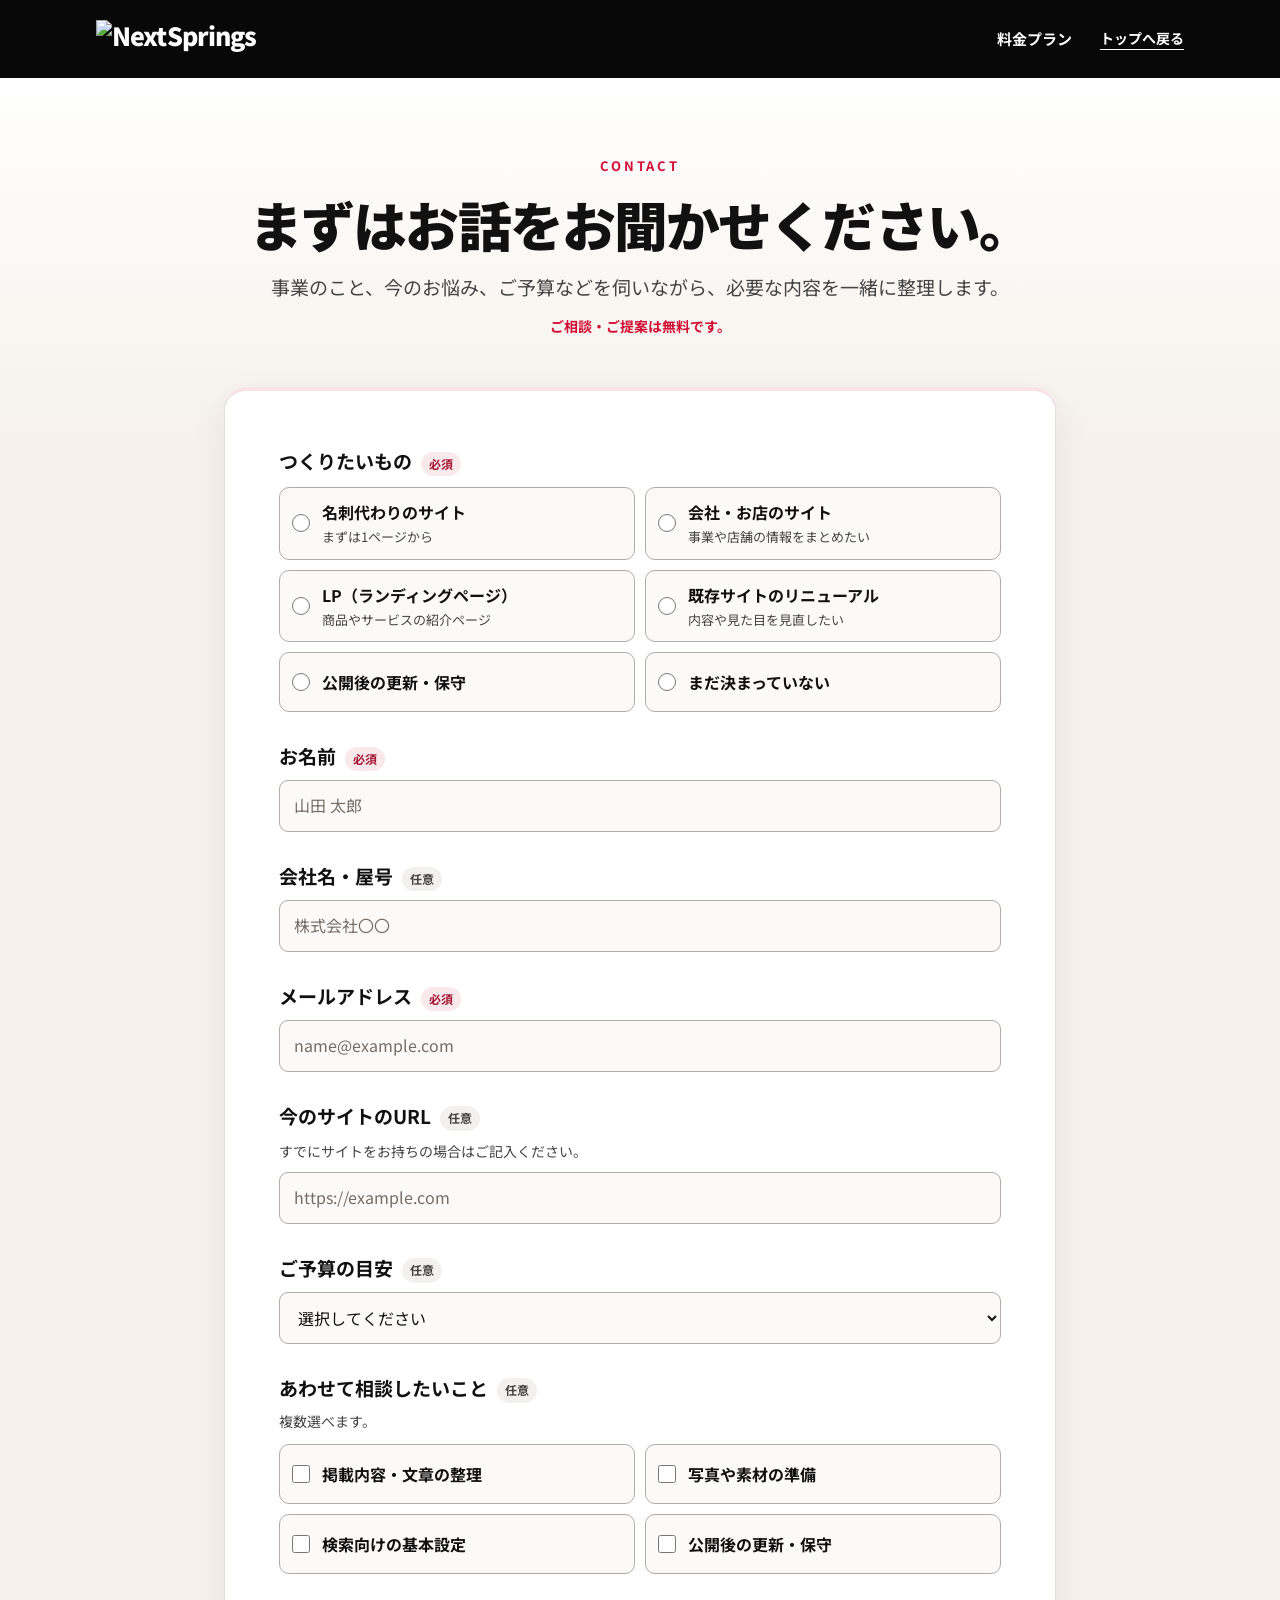
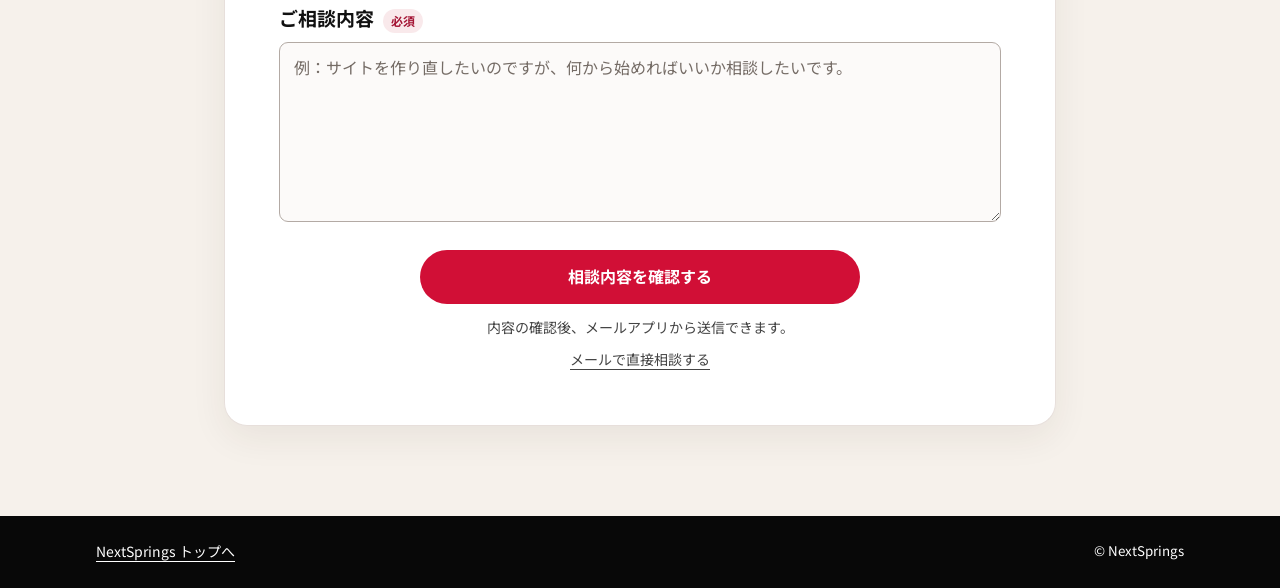
==== contact.html @ c1b56e24 "Add files via upload" ====
<!doctype html>
<html lang="ja">
  <head>
    <meta charset="utf-8">
    <meta name="viewport" content="width=device-width, initial-scale=1">
    <meta name="theme-color" content="#080808">
    <meta name="description" content="NextSpringsのWebサイト制作・リニューアル・保守に関するご相談窓口です。">
    <meta name="robots" content="max-image-preview:large">
    <title>お問い合わせ・ご相談｜NextSprings</title>
    <link rel="icon" type="image/png" href="./assets/favicon.png" sizes="96x96">
    <link rel="preconnect" href="https://fonts.googleapis.com">
    <link rel="preconnect" href="https://fonts.gstatic.com" crossorigin>
    <link
      href="https://fonts.googleapis.com/css2?family=Noto+Sans+JP:wght@400;500;700;900&amp;display=swap"
      rel="stylesheet"
    >
    <link rel="stylesheet" href="./styles.css">
    <link rel="stylesheet" href="./contact.css">
    <link rel="stylesheet" href="./motion.css">
    <script src="./contact.js" defer></script>
  </head>
  <body class="contact-page">
    <a class="skip" href="#main">本文へ移動</a>

    <header class="site-header">
      <div class="wrap header-inner">
        <a class="brand" href="./index.html#top" aria-label="NextSprings トップへ">
          <img
            src="./assets/nextsprings-logo-f1.png"
            alt="NextSprings"
            width="185"
            height="38"
          >
        </a>
        <nav aria-label="メインナビゲーション">
          <a class="nav-link" href="./index.html#pricing">料金プラン</a>
          <a class="inquiry-home" href="./index.html#top">トップへ戻る</a>
        </nav>
      </div>
    </header>

    <main id="main" class="inquiry-main">
      <div class="wrap">
        <div class="inquiry-intro">
          <span class="eyebrow red" lang="en">CONTACT</span>
          <h1><span>まずはお話を</span><wbr><span>お聞かせください。</span></h1>
          <p>事業のこと、今のお悩み、ご予算などを伺いながら、必要な内容を一緒に整理します。</p>
          <p class="inquiry-free">ご相談・ご提案は無料です。</p>
        </div>

        <form id="inquiry-form" class="inquiry-form" method="post" aria-label="制作のご相談フォーム">
          <!-- お問い合わせの種類 -->
          <fieldset class="inquiry-group">
            <legend>つくりたいもの <span class="inquiry-badge required">必須</span></legend>
            <div class="inquiry-options">
              <label class="inquiry-option">
                <input type="radio" name="project" value="名刺代わりのサイト" required>
                <span>名刺代わりのサイト<small>まずは1ページから</small></span>
              </label>
              <label class="inquiry-option">
                <input type="radio" name="project" value="会社・お店のサイト">
                <span>会社・お店のサイト<small>事業や店舗の情報をまとめたい</small></span>
              </label>
              <label class="inquiry-option">
                <input type="radio" name="project" value="LP（ランディングページ）">
                <span>LP（ランディングページ）<small>商品やサービスの紹介ページ</small></span>
              </label>
              <label class="inquiry-option">
                <input type="radio" name="project" value="既存サイトのリニューアル">
                <span>既存サイトのリニューアル<small>内容や見た目を見直したい</small></span>
              </label>
              <label class="inquiry-option">
                <input type="radio" name="project" value="公開後の更新・保守">
                <span>公開後の更新・保守</span>
              </label>
              <label class="inquiry-option">
                <input type="radio" name="project" value="まだ決まっていない">
                <span>まだ決まっていない</span>
              </label>
            </div>
          </fieldset>

          <!-- 連絡先とご予算 -->
          <div class="inquiry-field">
            <label for="inquiry-name">お名前 <span class="inquiry-badge required">必須</span></label>
            <input
              id="inquiry-name"
              name="customerName"
              type="text"
              autocomplete="name"
              maxlength="100"
              placeholder="山田 太郎"
              required
            >
          </div>

          <div class="inquiry-field">
            <label for="inquiry-company">会社名・屋号 <span class="inquiry-badge">任意</span></label>
            <input
              id="inquiry-company"
              name="company"
              type="text"
              autocomplete="organization"
              maxlength="120"
              placeholder="株式会社〇〇"
            >
          </div>

          <div class="inquiry-field">
            <label for="inquiry-reply">メールアドレス <span class="inquiry-badge required">必須</span></label>
            <input
              id="inquiry-reply"
              name="email"
              type="email"
              autocomplete="email"
              maxlength="254"
              placeholder="name@example.com"
              required
            >
          </div>

          <div class="inquiry-field">
            <label for="inquiry-site">今のサイトのURL <span class="inquiry-badge">任意</span></label>
            <p id="inquiry-site-help" class="inquiry-help">すでにサイトをお持ちの場合はご記入ください。</p>
            <input
              id="inquiry-site"
              name="currentSite"
              type="url"
              autocomplete="url"
              maxlength="500"
              placeholder="https://example.com"
              aria-describedby="inquiry-site-help"
            >
          </div>

          <div class="inquiry-field">
            <label for="inquiry-budget">ご予算の目安 <span class="inquiry-badge">任意</span></label>
            <select id="inquiry-budget" name="budget">
              <option value="">選択してください</option>
              <option>3万円〜5万円未満</option>
              <option>5万円〜10万円未満</option>
              <option>10万円以上</option>
              <option>相談して決めたい</option>
            </select>
          </div>

          <!-- 追加のご相談・本文 -->
          <fieldset class="inquiry-group" aria-describedby="inquiry-topics-help">
            <legend>あわせて相談したいこと <span class="inquiry-badge">任意</span></legend>
            <p id="inquiry-topics-help" class="inquiry-help">複数選べます。</p>
            <div class="inquiry-options">
              <label class="inquiry-option">
                <input type="checkbox" name="topics" value="掲載内容・文章の整理">
                <span>掲載内容・文章の整理</span>
              </label>
              <label class="inquiry-option">
                <input type="checkbox" name="topics" value="写真や素材の準備">
                <span>写真や素材の準備</span>
              </label>
              <label class="inquiry-option">
                <input type="checkbox" name="topics" value="検索向けの基本設定">
                <span>検索向けの基本設定</span>
              </label>
              <label class="inquiry-option">
                <input type="checkbox" name="topics" value="公開後の更新・保守">
                <span>公開後の更新・保守</span>
              </label>
            </div>
          </fieldset>

          <div class="inquiry-field">
            <label for="inquiry-message">ご相談内容 <span class="inquiry-badge required">必須</span></label>
            <textarea
              id="inquiry-message"
              name="message"
              rows="6"
              maxlength="1500"
              placeholder="例：サイトを作り直したいのですが、何から始めればいいか相談したいです。"
              required
            ></textarea>
          </div>

          <div class="inquiry-submit">
            <button class="button primary inquiry-primary" type="submit" disabled>相談内容を確認する</button>
            <p>内容の確認後、メールアプリから送信できます。</p>
            <!-- 受信用メールアドレスを変更するときは、このリンクの href を編集する。 -->
            <p><a id="inquiry-email" href="mailto:ue070924@gmail.com">メールで直接相談する</a></p>
          </div>
        </form>
      </div>
    </main>

    <dialog class="inquiry-review" id="inquiry-review" aria-labelledby="inquiry-review-heading">
      <h2 id="inquiry-review-heading" tabindex="-1">ご相談内容の確認</h2>
      <p id="inquiry-review-help">内容を確認して、メールアプリで送信してください。</p>
      <label class="sr-only" for="inquiry-review-message">メール本文</label>
      <textarea id="inquiry-review-message" rows="9" readonly></textarea>
      <div class="inquiry-review-actions">
        <a id="inquiry-send" class="button primary inquiry-primary">メールアプリを開く</a>
        <button class="button secondary" type="button" id="inquiry-copy">本文をコピー</button>
        <form method="dialog">
          <button class="button secondary" type="submit">編集に戻る</button>
        </form>
      </div>
      <p class="inquiry-review-status" id="inquiry-review-status" role="status"></p>
    </dialog>

    <footer class="inquiry-footer">
      <div class="wrap">
        <a href="./index.html#top">NextSprings トップへ</a>
        <small>© NextSprings</small>
      </div>
    </footer>
  </body>
</html>
---- styles.css ----
/* 共通の配色・書体・左右余白 */
:root {
  color-scheme: light;
  --ink: #111;
  --body: #444;
  --black: #080808;
  --red: #d10f36;
  --pink: #f8e4e7;
  --gray: #f3f1ef;
  --light: #f7f5f2;
  --line: #e7dfdb;
  --paper: #f6f1eb;
  --rose: #f9e9eb;
  --yellow: #f8ce53;
  --mint: #dcebe4;
  --gutter: clamp(24px, 7.5vw, 108px);
  font-family: "Noto Sans JP", "Hiragino Kaku Gothic ProN", "Yu Gothic", sans-serif;
  color: var(--ink);
  background: #fff;
  font-synthesis: none;
}

/* 基本スタイルとアクセシビリティ */
*,
*::before,
*::after {
  box-sizing: border-box;
}

body {
  margin: 0;
  line-height: 1.7;
}

p,
h1,
h2,
h3,
h4,
dl,
dd,
figure,
ul,
ol {
  margin: 0;
}

img {
  display: block;
  max-width: 100%;
}

a {
  color: inherit;
  text-decoration: none;
}

button {
  font: inherit;
}

[hidden] {
  display: none !important;
}

:focus-visible {
  outline: 3px solid #1b59b4;
  outline-offset: 4px;
}

[id] {
  scroll-margin-top: 16px;
}

.sr-only,
.skip:not(:focus) {
  position: absolute;
  width: 1px;
  height: 1px;
  padding: 0;
  overflow: hidden;
  clip-path: inset(50%);
  white-space: nowrap;
}

.skip:focus {
  position: fixed;
  z-index: 2;
  inset: 8px auto auto 8px;
  background: white;
  padding: 10px 16px;
}

/* 共通レイアウトと見出し */
.wrap {
  max-width: calc(1224px + var(--gutter) * 2);
  margin-inline: auto;
  padding-inline: var(--gutter);
}

.section {
  padding-block: 85px;
}

.center {
  text-align: center;
}

.gray {
  background: var(--gray);
}

.light {
  background: var(--light);
}

.mobile-label {
  display: none;
}

h2 {
  font-size: clamp(29px, 3.1vw, 44px);
  font-weight: 900;
  line-height: 1.38;
  letter-spacing: -.025em;
  text-wrap: balance;
}

h3 {
  font-weight: 700;
  line-height: 1.55;
}

.note {
  font-size: 12px;
  margin-top: 22px;
}

main p {
  color: var(--body);
}

/* ヘッダー・ナビゲーション */
.site-header {
  background: var(--black);
  color: #fff;
}

.header-inner {
  min-height: 78px;
  display: flex;
  align-items: center;
  justify-content: space-between;
  gap: 16px;
}

.brand {
  display: inline-flex;
  gap: 8px;
  align-items: center;
  font-weight: 900;
  font-size: 25px;
  line-height: 1.2;
  white-space: nowrap;
  letter-spacing: -.035em;
}

.brand img {
  flex: 0 0 auto;
  width: 185px;
  height: auto;
}

.site-header nav {
  display: flex;
  gap: 28px;
  align-items: center;
}

.nav-link {
  font-size: 15px;
  font-weight: 700;
}

.nav-link:hover {
  text-decoration: underline;
  text-underline-offset: 5px;
}

/* 共通ボタン */
.button {
  min-height: 54px;
  padding: 13px 23px;
  display: inline-flex;
  align-items: center;
  justify-content: center;
  gap: 12px;
  border-radius: 6px;
  border: 1px solid transparent;
  font-size: 14px;
  font-weight: 700;
  line-height: 1.55;
  text-align: center;
}

.button img {
  flex: 0 0 auto;
}

.button.primary {
  background: var(--red);
  color: white;
}

.button.primary:hover {
  background: #ad0d2d;
}

.button.secondary {
  background: white;
  color: var(--ink);
  border-color: var(--line);
}

.button.secondary[href]:hover {
  background: var(--gray);
}

/* トップ画面 */
.hero {
  padding: 52px 0 56px;
}

.hero-wrap {
  max-width: 1440px;
  margin-inline: auto;
  padding-inline: clamp(24px, 4.45vw, 64px);
  display: grid;
  grid-template-columns: minmax(0, 633fr) minmax(0, 612fr);
  align-items: center;
  gap: clamp(22px, 4.65vw, 67px);
}

.hero-copy {
  min-width: 0;
  display: grid;
  gap: 21px;
}

.hero h1 {
  font-size: clamp(35px, 3.48vw, 50px);
  line-height: 1.35;
  font-weight: 900;
  letter-spacing: -.032em;
  display: grid;
  justify-items: start;
  gap: 5px;
}

.hero h1 span {
  white-space: nowrap;
}

.hero h1 span:nth-child(2) {
  font-size: 1.1em;
}

.hero h1 span:last-child {
  font-size: clamp(28px, 3.15vw, 48px);
  white-space: normal;
  word-break: keep-all;
}

.hero h1 span:nth-child(odd) {
  padding-inline: 5px;
  background: linear-gradient(285deg, rgb(248 228 231 / 70%), var(--pink));
}

.hero-copy > p {
  max-width: 544px;
  font-size: 18px;
  line-height: 1.72;
}

.hero-facts {
  display: grid;
  grid-template-columns: 1.15fr 1fr .85fr;
  max-width: 608px;
}

.hero-facts dt {
  font-size: 15px;
  font-weight: 700;
}

.hero-facts dd {
  display: flex;
  align-items: baseline;
  gap: 3px;
  white-space: nowrap;
}

.hero-facts strong {
  color: var(--red);
  font-size: clamp(22px, 2.4vw, 34px);
  font-weight: 700;
  line-height: 1.35;
}

.hero-facts dd span {
  font-size: 14px;
  font-weight: 700;
}

.actions {
  display: flex;
  flex-wrap: wrap;
  gap: 14px;
}

/* トップ画面の写真 */
.gallery-grid {
  display: grid;
  grid-template-columns: minmax(0, 329fr) minmax(0, 275fr);
  gap: 8px;
}

.gallery-stack {
  display: grid;
  gap: 8px;
}

.gallery-photo {
  position: relative;
  overflow: hidden;
  border-radius: 5px;
}

.gallery-photo img {
  position: absolute;
  inset: 0;
  width: 100%;
  height: 100%;
  object-fit: cover;
}

.gallery-main .gallery-photo:first-child {
  aspect-ratio: 329 / 270;
}

.gallery-main .gallery-photo:last-child {
  aspect-ratio: 329 / 150;
}

.gallery-side .gallery-photo:first-child {
  aspect-ratio: 275 / 164;
}

.gallery-side .gallery-photo:nth-child(2) {
  aspect-ratio: 275 / 154;
}

.gallery-side p {
  min-height: 74px;
  display: flex;
  align-items: center;
  padding: 10px 11px;
  border-radius: 5px;
  background: var(--gray);
  color: var(--ink);
  font-size: clamp(12px, 1.2vw, 17px);
  font-weight: 700;
  line-height: 1.6;
}

.hero-gallery figcaption {
  margin-top: 7px;
  font-size: 12px;
  color: var(--body);
}

/* ホームページ制作のご相談 */
.statement {
  padding-block: 20px 56px;
  background: linear-gradient(180deg, white 0 20%, var(--paper) 20%);
}

.statement .wrap {
  --gutter: clamp(18px, 4.5vw, 64px);
}

.statement-card {
  display: grid;
  grid-template-columns: minmax(140px, 1fr) minmax(0, 3.25fr) minmax(18px, .68fr);
  border: 1px solid var(--line);
  border-top: 4px solid var(--pink);
  border-radius: 30px;
  background: white;
  box-shadow: 0 10px 32px rgb(80 40 30 / .07);
}

.statement-copy {
  grid-area: 1 / 2;
  padding-block: clamp(30px, 4vw, 52px) clamp(32px, 4vw, 52px);
  text-align: center;
}

.statement-question,
.statement-answer {
  display: block;
  text-wrap: balance;
}

.statement-question {
  color: var(--red);
  font-size: clamp(17px, 1.9vw, 26px);
}

.statement-answer {
  margin-top: 3px;
  font-size: clamp(32px, 4vw, 54px);
  text-decoration: underline;
  text-decoration-color: var(--yellow);
  text-decoration-skip-ink: none;
  text-decoration-thickness: .17em;
  text-underline-offset: .07em;
}

.statement-description {
  max-width: 35em;
  margin: 23px auto 0;
  font-size: clamp(16px, 1.5vw, 19px);
  line-height: 1.85;
  text-wrap: pretty;
}

.statement-description > span {
  display: block;
  text-wrap: balance;
}

.statement-hint {
  width: fit-content;
  position: relative;
  margin: 20px auto 10px;
  padding: 6px 16px;
  border-radius: 99px;
  background: var(--rose);
  color: var(--red);
  font-size: 14px;
  font-weight: 700;
}

.statement-hint::after {
  content: "";
  position: absolute;
  top: 100%;
  left: calc(50% - 7px);
  border: 7px solid transparent;
  border-top-color: var(--rose);
}

.statement-button {
  position: relative;
  display: flex;
  width: min(100%, 410px);
  min-height: 58px;
  margin-inline: auto;
  padding-inline: 55px;
  border-radius: 99px;
  box-shadow: 0 4px 14px rgb(209 15 54 / .15);
  font-size: clamp(16px, 1.5vw, 21px);
  font-weight: 900;
}

.statement-button-label {
  text-wrap: balance;
}

.statement-button-icon {
  position: absolute;
  right: 14px;
  display: grid;
  width: 36px;
  height: 36px;
  place-items: center;
  border-radius: 50%;
  background: rgb(255 255 255 / .2);
}

.statement-pricing {
  display: inline-block;
  margin-top: 20px;
  color: var(--body);
  font-weight: 700;
  text-decoration: underline;
  text-underline-offset: 5px;
}

.statement-pricing:hover {
  color: var(--red);
}

.statement-art {
  position: relative;
  grid-area: 1 / 1;
  align-self: end;
}

.statement-portrait {
  width: 100%;
  height: auto;
  max-width: 244px;
  margin-inline: auto;
}

.statement-bubble {
  position: absolute;
  z-index: 1;
  top: -41px;
  left: -12px;
  display: grid;
  width: clamp(75px, 7.6vw, 102px);
  aspect-ratio: 1;
  place-content: center;
  border: 4px solid white;
  border-radius: 50%;
  background: #fbe6a8;
  color: var(--ink);
  font-size: clamp(13px, 1.35vw, 17px);
  font-weight: 900;
  line-height: 1.35;
  text-align: center;
  transform: rotate(-8deg);
}

.statement-bubble::after {
  content: "";
  position: absolute;
  bottom: 0;
  right: 0;
  width: 19px;
  height: 19px;
  background: inherit;
  clip-path: polygon(0 0, 62% 4%, 100% 100%);
}

/* 初めての制作・サイト見直しのお悩み */
.concerns-section {
  background: white;
}

.concerns-context {
  margin-bottom: 7px;
  font-size: clamp(16px, 1.6vw, 20px);
  font-weight: 700;
}

#concerns-heading {
  font-size: clamp(27px, 4vw, 57px);
}

#concerns-heading > span {
  white-space: nowrap;
}

#concerns-heading strong {
  color: var(--red);
}

.concerns {
  margin-top: 55px;
  display: grid;
  grid-template-columns: repeat(2, minmax(0, 1fr));
  gap: clamp(20px, 3vw, 38px);
}

.concern-card {
  position: relative;
  border-radius: 24px;
  background: var(--paper);
  padding: 44px clamp(16px, 2.6vw, 36px) 25px;
}

.concern-label {
  position: absolute;
  top: 0;
  left: 50%;
  width: max-content;
  max-width: calc(100% - 22px);
  padding: 8px 16px;
  transform: translate(-50%, -50%);
  border-radius: 99px;
  background: var(--red);
  color: white;
  font-size: clamp(13px, 1.18vw, 17px);
  text-align: center;
}

.concern-intro {
  min-height: 82px;
  display: grid;
  grid-template-columns: auto minmax(0, 1fr);
  align-items: center;
  gap: 16px;
}

.concern-intro img {
  width: clamp(60px, 6.7vw, 94px);
  height: auto;
  border: 5px solid white;
  border-radius: 50%;
  background: white;
}

.concern-intro p {
  color: var(--ink);
  font-size: clamp(16px, 1.6vw, 21px);
  font-weight: 700;
  text-wrap: balance;
}

.concern-card ul {
  display: grid;
  gap: 9px;
  margin-top: 17px;
  padding: 17px 0 0;
  border-top: 2px dashed #dfc0bb;
  list-style: none;
}

.concern-card li {
  position: relative;
  min-height: 52px;
  display: grid;
  grid-template-columns: 18px minmax(0, 1fr);
  align-items: center;
  gap: 10px;
  padding: 10px 14px;
  border-radius: 10px;
  background: white;
  color: var(--body);
  font-size: 16px;
  font-weight: 500;
}

.concern-card li::before {
  content: "";
  width: 18px;
  height: 18px;
  border-radius: 50%;
  background: var(--red);
}

.concern-card li::after {
  content: "";
  position: absolute;
  top: 50%;
  left: 19px;
  width: 8px;
  height: 5px;
  border: solid white;
  border-width: 0 0 2px 2px;
  transform: translateY(-65%) rotate(-45deg);
}

.concern-card li strong {
  color: var(--red);
  font-weight: 700;
}

.concern-card li > span {
  text-wrap: balance;
}

/* 共通の2カラムレイアウト */
.split {
  display: grid;
  grid-template-columns: minmax(0, 1fr) minmax(0, 1.85fr);
  gap: clamp(28px, 6vw, 92px);
}

.split > div > p {
  margin-top: 10px;
  font-size: 16px;
}

/* サービス内容 */
.services {
  background: var(--light);
}

.services-content {
  display: grid;
  grid-template-columns: minmax(0, 1.28fr) minmax(0, 1fr);
  align-items: center;
  gap: clamp(32px, 5vw, 76px);
}

.services-feature {
  border-radius: 10px;
  overflow: hidden;
  background: var(--black);
  color: white;
  box-shadow: 10px 10px 0 var(--pink);
}

.services-feature img {
  width: 100%;
  height: auto;
  aspect-ratio: 16 / 10;
  object-fit: cover;
}

.services-feature figcaption {
  display: flex;
  flex-wrap: wrap;
  align-items: baseline;
  gap: 2px 13px;
  padding: 11px clamp(13px, 2vw, 23px) 12px;
  font-size: 12px;
  font-weight: 500;
}

.services-feature figcaption [lang="en"] {
  letter-spacing: .08em;
}

.service-list {
  display: grid;
  gap: 18px;
}

.service-list > div + div {
  padding-top: 18px;
  border-top: 1px solid var(--line);
}

.service-list dt {
  padding-left: 12px;
  border-left: 3px solid var(--red);
  font-size: clamp(20px, 2vw, 26px);
  font-weight: 700;
  line-height: 1.4;
}

.service-list dd {
  margin-top: 7px;
  color: var(--body);
  font-size: 16px;
  line-height: 1.8;
}

/* セクション見出し */
.section-intro {
  display: grid;
  gap: 9px;
  margin-bottom: 32px;
}

.section-intro p {
  font-size: 16px;
}

.eyebrow {
  font-size: 13px;
  font-weight: 700;
  letter-spacing: .23em;
}

.eyebrow.red {
  color: var(--red);
}

.underline {
  position: relative;
  isolation: isolate;
  display: inline-block;
  padding-inline: 12px;
}

.underline::after {
  content: "";
  position: absolute;
  inset: auto 0 .09em;
  height: .23em;
  border-radius: 12px;
  background: var(--yellow);
  z-index: -1;
}

/* 制作事例のカルーセル */
.work-track {
  display: flex;
  gap: 22px;
  overflow-x: auto;
  scroll-snap-type: x mandatory;
  overscroll-behavior-x: contain;
  scrollbar-width: thin;
  align-items: stretch;
}

.carousel[data-enhanced] .work-track {
  scrollbar-width: none;
}

.carousel[data-enhanced] .work-track::-webkit-scrollbar {
  display: none;
}

.project {
  flex: 0 0 calc((100% - 44px) / 3);
  min-width: 0;
  scroll-snap-align: start;
  border: 1px solid var(--line);
  border-radius: 12px;
  overflow: hidden;
}

.project-cover {
  aspect-ratio: 393 / 207;
  display: grid;
  position: relative;
  isolation: isolate;
  color: #fff;
  background: #241b15;
}

.project-cover > img {
  position: absolute;
  inset: 0;
  width: 100%;
  height: 100%;
  max-width: none;
  object-fit: cover;
  z-index: -2;
}

.project-cover::after {
  content: "";
  position: absolute;
  inset: 0;
  background: linear-gradient(90deg, rgb(49 38 32 / .84), rgb(49 38 32 / .04));
  z-index: -1;
}

.project-cover > div {
  padding: 13px 15px;
}

.project-cover span {
  font-size: 13px;
  font-weight: 700;
}

.project-cover p {
  margin-top: clamp(20px, 3.1vw, 47px);
  color: white;
  font-size: clamp(19px, 2vw, 25px);
  line-height: 1.42;
  font-weight: 900;
}

.project-copy {
  padding: 16px 18px;
  min-height: 181px;
}

.tag {
  display: inline-block;
  background: var(--pink);
  color: var(--ink);
  padding: 4px 9px;
  border-radius: 20px;
  font-size: 12px;
  font-weight: 700;
}

.project h3 {
  margin: 6px 0;
  font-size: 24px;
}

.project p {
  font-size: 15px;
}

.project-cover p {
  font-size: clamp(19px, 2vw, 25px);
}

.project small {
  display: block;
  margin-top: 7px;
  font-size: 12px;
  font-weight: 700;
  color: var(--body);
}

.project-link {
  display: inline-flex;
  align-items: center;
  min-height: 44px;
  margin-top: 3px;
  color: var(--red);
  font-size: 14px;
  font-weight: 700;
  text-decoration: underline;
  text-underline-offset: 4px;
}

.project-link:hover {
  color: var(--ink);
}

.carousel-controls {
  display: flex;
  justify-content: center;
  align-items: center;
  gap: 15px;
  margin-top: 16px;
}

.carousel-controls button {
  cursor: pointer;
  display: grid;
  place-items: center;
}

.round {
  color: var(--ink);
  width: 45px;
  height: 45px;
  background: var(--gray);
  border-radius: 50%;
  border: 1px solid var(--line);
  font-size: 24px;
  line-height: 1;
}

.round:hover {
  background: #ddd;
}

.dots {
  display: flex;
  align-items: center;
  gap: 3px;
}

.dots button {
  border: 0;
  background: transparent;
  width: 20px;
  height: 36px;
  padding: 0;
}

.dots img {
  grid-area: 1 / 1;
}

.dots button[aria-current="true"]::after {
  content: "";
  grid-area: 1 / 1;
  width: 7px;
  height: 7px;
  border-radius: 50%;
  background: var(--red);
  z-index: 1;
}

.dots button[data-slide="0"]:not([aria-current="true"]) img {
  filter: grayscale(1);
  opacity: .3;
}

/* 制作料金・保守料金 */
.price-lead {
  display: flex;
  align-items: center;
  justify-content: space-between;
  gap: 20px;
  padding-bottom: 26px;
  border-bottom: 1px solid var(--line);
  margin-bottom: 24px;
}

.price-lead h3 {
  font-size: 23px;
}

.amount {
  display: flex;
  align-items: baseline;
  gap: 5px;
}

.amount strong {
  color: var(--ink);
  font-size: clamp(54px, 5.42vw, 78px);
  line-height: 1.2;
  letter-spacing: -.03em;
}

.amount span {
  color: var(--ink);
  font-weight: 700;
  font-size: 22px;
}

.included-title {
  font-size: 25px;
  margin-bottom: 12px;
}

.included {
  display: grid;
  grid-template-columns: repeat(3, minmax(0, 1fr));
  gap: 14px 15px;
}

.included article {
  min-height: 115px;
  padding: 14px 12px;
  background: white;
  border-radius: 5px;
}

.included article::before {
  content: "";
  display: block;
  background: var(--yellow);
  width: 23px;
  height: 4px;
  margin-bottom: 6px;
}

.included h4 {
  font-size: 20px;
  line-height: 1.4;
}

.included p {
  margin-top: 3px;
  font-size: 16px;
}

.maintenance {
  display: grid;
  grid-template-columns: minmax(230px, 1fr) 2fr;
  align-items: center;
  gap: 28px;
  padding: 17px 18px;
  background: white;
  margin-top: 26px;
}

.maintenance .amount strong {
  font-size: 38px;
}

.maintenance .amount span {
  font-size: 19px;
}

/* 他社との比較 */
#comparison-heading span {
  white-space: nowrap;
}

.compare {
  border-collapse: collapse;
  width: 100%;
  table-layout: fixed;
  text-align: left;
  font-size: 14px;
}

.compare .item-col {
  width: 15%;
}

.compare th,
.compare td {
  padding: 17px 14px;
  border-bottom: 1px solid var(--line);
}

.compare thead th {
  height: 65px;
  background: var(--gray);
}

.compare th[scope="row"] {
  background: var(--gray);
}

.compare thead th:last-child {
  background: var(--black);
  color: white;
}

.compare td:last-child {
  background: var(--mint);
  font-weight: 700;
}

.compare td > span {
  display: none;
}

.compare-summary {
  margin-top: 28px;
  padding: clamp(18px, 3vw, 32px);
  border-radius: 10px;
  background: var(--light);
  text-align: center;
}

.compare-summary h3 {
  font-size: clamp(20px, 2.2vw, 29px);
  text-wrap: balance;
}

.compare-summary p {
  max-width: 46em;
  margin: 8px auto 0;
  text-wrap: pretty;
}

/* 制作の流れ */
.process-intro {
  position: relative;
  display: grid;
  justify-items: center;
  gap: 12px;
  margin-bottom: clamp(34px, 5.6vw, 82px);
  padding-inline: clamp(84px, 10vw, 150px);
  text-align: center;
}

.process-eyebrow {
  display: inline-flex;
  align-items: center;
  gap: 13px;
  color: var(--red);
  font-size: 14px;
  font-weight: 800;
  letter-spacing: .26em;
}

.process-eyebrow::before,
.process-eyebrow::after {
  content: "";
  width: 22px;
  height: 2px;
  background: currentColor;
}

.process-intro h2 {
  color: var(--body);
  font-size: clamp(18px, 2vw, 23px);
  font-weight: 700;
  letter-spacing: .035em;
}

.process-lead {
  color: var(--ink);
  font-size: clamp(32px, 4.1vw, 58px);
  font-weight: 900;
  line-height: 1.4;
  letter-spacing: -.035em;
}

.process-lead > span {
  display: block;
  text-wrap: balance;
}

.process-lead strong {
  color: var(--red);
}

.section-character {
  width: clamp(96px, 12vw, 154px);
  height: auto;
  flex: 0 0 auto;
  background: radial-gradient(circle, var(--rose) 0 64%, transparent 65%);
}

.process-character {
  position: absolute;
  bottom: 0;
  right: 0;
  width: clamp(78px, 9vw, 126px);
}

.steps {
  --step-icon-size: clamp(80px, 8.5vw, 112px);
  --step-meta-height: 35px;
  --step-spacing: 11px;
  --step-gap: clamp(12px, 1.45vw, 22px);
  list-style: none;
  padding: 0;
  display: grid;
  grid-template-columns: repeat(6, minmax(0, 1fr));
  gap: var(--step-gap);
}

.steps > li {
  position: relative;
  display: grid;
  grid-template-rows: var(--step-meta-height) var(--step-icon-size) auto auto;
  align-content: start;
  justify-items: center;
  gap: var(--step-spacing);
  text-align: center;
}

.steps > li:not(:last-child)::after {
  content: "";
  position: absolute;
  top: calc(var(--step-meta-height) + var(--step-spacing) + var(--step-icon-size) * .5);
  left: calc(50% + var(--step-icon-size) * .5 + 5px);
  width: calc(100% + var(--step-gap) - var(--step-icon-size) - 10px);
  border-top: 3px dotted var(--red);
}

.step-meta {
  display: flex;
  align-items: center;
  gap: 9px;
}

.step-number {
  display: inline-flex;
  align-items: baseline;
  gap: 5px;
  color: var(--red);
  font-size: 12px;
  font-weight: 800;
  line-height: 1;
  letter-spacing: .14em;
}

.step-number b {
  font-size: 30px;
  letter-spacing: 0;
}

.step-free {
  padding: 3px 9px;
  border-radius: 99px;
  background: var(--yellow);
  color: var(--ink);
  font-size: 13px;
  font-weight: 700;
  line-height: 1.4;
}

.step-icon {
  width: var(--step-icon-size);
  height: var(--step-icon-size);
  display: grid;
  place-items: center;
  border-radius: 50%;
  background: var(--rose);
}

.step-icon img {
  width: 57%;
  height: auto;
}

.steps h3 {
  margin-top: 5px;
  font-size: clamp(17px, 1.62vw, 23px);
  font-weight: 900;
}

.steps p {
  font-size: clamp(14px, 1.15vw, 16px);
  line-height: 1.65;
  text-wrap: balance;
}

.steps p > span {
  display: block;
}

.steps p a {
  text-decoration: underline;
  text-underline-offset: 3px;
}

.steps p a:hover {
  color: var(--red);
}

@media (max-width: 1000px) {
  .steps {
    grid-template-columns: repeat(3, minmax(0, 1fr));
    row-gap: 30px;
  }

  .steps > li:nth-child(3n)::after {
    display: none;
  }
}

@media (max-width: 640px) {
  .process-intro {
    column-gap: 0;
    margin-bottom: 27px;
    padding-inline: 0;
  }

  .process-lead {
    font-size: clamp(24px, 6vw, 32px);
  }

  .process-character {
    position: static;
    width: 75px;
  }

  .steps {
    --step-icon-size: 62px;
    --step-gap: 19px;
    grid-template-columns: minmax(0, 1fr);
    gap: var(--step-gap);
  }

  .steps > li {
    min-height: var(--step-icon-size);
    grid-template-columns: var(--step-icon-size) minmax(0, 1fr);
    grid-template-rows: repeat(3, auto);
    justify-items: start;
    gap: 4px 14px;
    text-align: left;
  }

  .steps > li:not(:last-child)::after {
    display: block;
    top: calc(var(--step-icon-size) + 5px);
    left: calc(var(--step-icon-size) * .5);
    width: 0;
    height: calc(100% + var(--step-gap) - var(--step-icon-size) - 10px);
    border: 0;
    border-left: 2px dotted var(--red);
  }

  .step-icon {
    grid-area: 1 / 1 / 4 / 2;
  }

  .step-number b {
    font-size: 22px;
  }

  .steps h3 {
    margin-top: 0;
  }

  .steps p {
    text-wrap: pretty;
  }
}

/* 代表プロフィール */
.persona {
  font-size: 15px;
  font-weight: 700;
  color: var(--ink);
}

.profile {
  padding-block: 62px;
}

.profile h3 {
  font-size: clamp(25px, 2.5vw, 36px);
}

.profile .persona {
  margin: 0 0 5px;
}

/* よくある質問 */
.faq-character {
  margin-top: 24px;
}

.faq {
  display: grid;
  gap: 7px;
}

.faq details {
  border: 1px solid var(--line);
}

.faq details[open] {
  background: var(--paper);
}

.faq summary {
  padding: 17px 13px;
  cursor: pointer;
  display: grid;
  grid-template-columns: 17px 1fr 20px;
  gap: 9px;
  align-items: center;
  font-size: 14px;
  font-weight: 700;
  list-style: none;
}

.faq summary::-webkit-details-marker {
  display: none;
}

.faq summary::before {
  content: "Q";
}

.faq summary::after {
  content: "";
  width: 20px;
  height: 20px;
  background: url("./assets/plus.svg") center no-repeat;
}

.faq details[open] summary::after {
  background-image: url("./assets/minus.svg");
}

.faq details p {
  padding: 0 14px 15px 41px;
  font-size: 14px;
}

/* 問い合わせ・フッター */
.contact {
  background: var(--black);
  color: white;
  padding-block: 86px;
}

.contact-grid {
  display: grid;
  grid-template-columns: repeat(2, minmax(0, 1fr));
  gap: 92px;
  text-align: center;
}

.contact-grid > section {
  display: grid;
  justify-items: center;
  align-content: start;
  gap: 23px;
}

.contact-grid h2 {
  font-size: clamp(26px, 2.6vw, 37px);
}

.contact-grid p {
  max-width: 526px;
  min-height: 64px;
  font-size: 17px;
  font-weight: 700;
  line-height: 1.85;
}

.contact-grid .button {
  width: min(100%, 366px);
  min-height: 58px;
}

.footer-row {
  display: flex;
  justify-content: space-between;
  align-items: center;
  border-top: 1px solid #555;
  margin-top: 44px;
  padding-top: 35px;
}

.footer-row small {
  font-size: 12px;
}

/* スマホ・タブレット向けの調整 */
@media (max-width: 850px) {
  /* 共通・ヘッダー */
  .desktop-label {
    display: none;
  }

  .mobile-label {
    display: inline;
  }

  .section {
    padding-block: 49px;
  }

  .header-inner {
    min-height: 68px;
  }

  .site-header nav {
    gap: 12px;
  }

  .site-header .nav-link {
    display: none;
  }

  .site-header .button {
    padding-inline: 14px;
    white-space: nowrap;
  }

  .brand {
    font-size: clamp(19px, 6.1vw, 25px);
  }

  .brand img {
    width: clamp(125px, 40vw, 165px);
  }

  /* トップ画面 */
  .hero {
    padding-block: 34px;
  }

  .hero-wrap {
    grid-template-columns: minmax(0, 1fr);
    gap: 23px;
  }

  .hero-copy {
    gap: 16px;
  }

  .hero h1 {
    font-size: clamp(26px, 8.7vw, 44px);
  }

  .hero h1 span:last-child {
    font-size: inherit;
  }

  .hero-copy > p {
    font-size: 16px;
    line-height: 1.7;
  }

  .hero-facts dt {
    font-size: 12px;
  }

  .hero-facts strong {
    font-size: clamp(18px, 5.64vw, 25px);
  }

  .hero-facts dd span {
    font-size: 11px;
  }

  .actions {
    gap: 7px;
  }

  .actions .button {
    padding-inline: clamp(10px, 4vw, 18px);
    gap: 7px;
  }

  .gallery-grid {
    grid-template-columns: minmax(0, 190fr) minmax(0, 144fr);
  }

  .gallery-main .gallery-photo:first-child {
    aspect-ratio: 190 / 131;
  }

  .gallery-main .gallery-photo:last-child {
    aspect-ratio: 190 / 89;
  }

  .gallery-side .gallery-photo:first-child {
    aspect-ratio: 144 / 84;
  }

  .gallery-side .gallery-photo:nth-child(2) {
    aspect-ratio: 144 / 78;
  }

  .gallery-side p {
    min-height: 50px;
    font-size: 11px;
  }

  .hero-gallery figcaption {
    font-size: 11px;
  }

  /* ホームページ制作のご相談 */
  .statement {
    padding-block: 10px 37px;
  }

  .statement-card {
    grid-template-columns: minmax(0, 1fr);
    border-radius: 23px;
  }

  .statement-copy {
    grid-area: 1 / 1;
    padding: 31px clamp(12px, 4vw, 24px) 0;
  }

  .statement-description {
    margin-top: 17px;
  }

  .statement-answer {
    font-size: clamp(34px, 9vw, 42px);
  }

  .statement-hint {
    padding-inline: 9px;
  }

  .statement-button {
    min-height: 55px;
    padding-inline: 23px 36px;
    font-size: clamp(15px, 3.9vw, 16px);
  }

  .statement-button-icon {
    right: 9px;
    width: 27px;
    height: 27px;
  }

  .statement-button-icon img {
    width: 15px;
    height: 15px;
  }

  .statement-art {
    grid-area: 2 / 1;
    justify-self: center;
    width: 132px;
    margin-top: 19px;
  }

  .statement-bubble {
    top: 8px;
    left: -48px;
    width: 74px;
  }

  /* お悩み・サービス */
  .concerns {
    grid-template-columns: minmax(0, 1fr);
    margin-top: 34px;
    gap: 40px;
  }

  .concern-card {
    padding-top: 33px;
    border-radius: 19px;
  }

  .concern-intro {
    min-height: 0;
    gap: 12px;
  }

  .concern-card li {
    font-size: 15px;
  }

  .split {
    grid-template-columns: minmax(0, 1fr);
    gap: 22px;
  }

  .services-content {
    grid-template-columns: minmax(0, 1fr);
    gap: 30px;
    max-width: 580px;
    margin-inline: auto;
  }

  .services-feature {
    box-shadow: 6px 6px 0 var(--pink);
  }

  /* 見出し・制作事例 */
  .section-intro {
    margin-bottom: 20px;
  }

  .work-track {
    gap: 0;
  }

  .project {
    flex-basis: 100%;
  }

  .project.is-clone {
    display: none;
  }

  .project h3 {
    font-size: 21px;
  }

  .project-copy {
    min-height: 160px;
  }

  .project-cover {
    aspect-ratio: 342 / 188;
  }

  .project-cover p {
    margin-top: 32px;
    font-size: 23px;
  }

  /* 制作料金・保守料金 */
  .price-lead {
    display: grid;
    justify-items: start;
    gap: 12px;
  }

  .price-lead h3 {
    font-size: 18px;
  }

  .included-title {
    font-size: 21px;
  }

  .included {
    grid-template-columns: repeat(2, minmax(0, 1fr));
    gap: 10px;
  }

  .included article {
    min-height: 132px;
    padding: 12px;
  }

  .included h4 {
    font-size: 16px;
  }

  .included p {
    font-size: 14px;
  }

  .maintenance {
    grid-template-columns: minmax(0, 1fr);
    gap: 5px;
    margin-top: 19px;
    padding: 14px 18px;
  }

  .maintenance .amount strong {
    font-size: 30px;
  }

  /* 他社との比較 */
  .compare,
  .compare tbody,
  .compare td,
  .compare th[scope="row"] {
    display: block;
  }

  .compare colgroup {
    display: none;
  }

  .compare thead {
    position: absolute;
    width: 1px;
    height: 1px;
    clip-path: inset(50%);
    overflow: hidden;
    white-space: nowrap;
  }

  .compare tbody tr {
    display: grid;
    grid-template-columns: repeat(2, minmax(0, 1fr));
    gap: 4px;
    margin-bottom: 19px;
  }

  .compare td,
  .compare th[scope="row"] {
    border-bottom: 0;
    padding: 7px 11px;
  }

  .compare th[scope="row"] {
    grid-column: 1 / -1;
    background: white;
    padding: 0 0 2px;
    font-size: 16px;
  }

  .compare td {
    background: var(--gray);
    overflow-wrap: anywhere;
  }

  .compare td > span {
    display: block;
    font-size: 12px;
    font-weight: 700;
  }

  /* 代表プロフィール */
  .profile {
    padding-block: 38px;
  }

  /* よくある質問 */
  .faq-intro {
    display: grid;
    grid-template-columns: minmax(0, 1fr) auto;
    align-items: center;
    column-gap: 14px;
  }

  .faq-intro h2 {
    grid-area: 1 / 1;
    align-self: end;
  }

  .faq-intro p {
    grid-area: 2 / 1;
    align-self: start;
  }

  .faq-character {
    grid-area: 1 / 2 / 3 / 3;
    width: 90px;
    margin: 0;
  }

  /* 問い合わせ・フッター */
  .contact {
    padding-block: 48px;
  }

  .contact-grid {
    grid-template-columns: minmax(0, 1fr);
    gap: 42px;
  }

  .contact-grid > section {
    gap: 16px;
  }

  .contact-grid p {
    min-height: 0;
    font-size: 15px;
    line-height: 1.75;
  }

  .contact-grid .button {
    width: min(100%, 306px);
  }

  .footer-row {
    margin-top: 27px;
    padding-top: 21px;
  }
}

/* 動きを減らす端末設定への対応 */
@media (prefers-reduced-motion: reduce) {
  *,
  *::before,
  *::after {
    scroll-behavior: auto !important;
    animation: none !important;
    transition: none !important;
  }
}
---- contact.css ----
/* お問い合わせページ */
.inquiry-main {
  padding-block: clamp(42px, 6vw, 84px) clamp(48px, 7vw, 96px);
  background: linear-gradient(180deg, white 0, var(--paper) 360px);
}

.inquiry-home {
  color: white;
  font-size: 14px;
  font-weight: 700;
  text-decoration: underline;
  text-underline-offset: 5px;
  white-space: nowrap;
}

.inquiry-intro {
  display: grid;
  gap: 12px;
  max-width: 880px;
  margin: 0 auto clamp(26px, 4vw, 48px);
  text-align: center;
}

.inquiry-intro h1 {
  font-size: clamp(28px, 7.7vw, 58px);
  font-weight: 900;
  line-height: 1.3;
  letter-spacing: -.035em;
  text-wrap: balance;
}

.inquiry-intro h1 span {
  display: inline-block;
}

@media (min-width: 601px) {
  .inquiry-intro h1 {
    font-size: clamp(34px, 4.2vw, 58px);
  }
}

.inquiry-intro p {
  max-width: 42em;
  margin-inline: auto;
  font-size: clamp(16px, 1.55vw, 19px);
  text-wrap: balance;
}

.inquiry-intro .inquiry-free {
  color: var(--red);
  font-size: 14px;
  font-weight: 700;
}

/* フォームの入力欄 */
.inquiry-form {
  max-width: 832px;
  display: grid;
  gap: 28px;
  margin-inline: auto;
  padding: clamp(18px, 5vw, 54px);
  border: 1px solid var(--line);
  border-top: 4px solid var(--pink);
  border-radius: 23px;
  background: white;
  box-shadow: 0 12px 36px rgb(60 39 34 / .07);
}

.inquiry-group {
  min-width: 0;
  margin: 0;
  padding: 0;
  border: 0;
}

.inquiry-field {
  min-width: 0;
  display: grid;
  gap: 8px;
}

.inquiry-field > label,
.inquiry-group legend {
  padding: 0;
  font-size: clamp(16px, 1.55vw, 19px);
  font-weight: 700;
}

.inquiry-group legend {
  margin-bottom: 10px;
}

.inquiry-badge {
  display: inline-block;
  margin-inline-start: 5px;
  padding: 2px 8px;
  border-radius: 99px;
  background: var(--gray);
  color: var(--body);
  font-size: 12px;
  font-weight: 700;
  vertical-align: middle;
}

.inquiry-badge.required {
  background: var(--rose);
  color: #a41434;
}

.inquiry-help {
  font-size: 14px;
}

.inquiry-group > .inquiry-help {
  margin: -4px 0 10px;
}

.inquiry-field input,
.inquiry-field select,
.inquiry-field textarea,
.inquiry-review textarea {
  width: 100%;
  min-width: 0;
  padding: 12px 14px;
  border: 1px solid #b3aaa4;
  border-radius: 9px;
  background: #fcfaf9;
  color: var(--ink);
  font: inherit;
  font-size: 16px;
  line-height: 1.6;
}

.inquiry-field select {
  min-height: 50px;
}

.inquiry-field textarea,
.inquiry-review textarea {
  display: block;
  resize: vertical;
}

.inquiry-field ::placeholder {
  color: #756c66;
  opacity: 1;
}

/* 選択肢のカード */
.inquiry-options {
  display: grid;
  grid-template-columns: repeat(2, minmax(0, 1fr));
  gap: 10px;
}

.inquiry-option {
  min-width: 0;
  min-height: 60px;
  display: grid;
  grid-template-columns: 20px minmax(0, 1fr);
  align-items: center;
  gap: 10px;
  padding: 12px;
  border: 1px solid #b3aaa4;
  border-radius: 10px;
  background: #fcfaf9;
  font-weight: 700;
  line-height: 1.5;
  cursor: pointer;
}

.inquiry-option:hover {
  background: var(--light);
}

.inquiry-option:has(input:checked) {
  border-color: var(--red);
  background: var(--rose);
}

.inquiry-option input {
  width: 18px;
  height: 18px;
  margin: 0;
  accent-color: var(--red);
}

.inquiry-option small {
  display: block;
  margin-top: 3px;
  color: var(--body);
  font-size: 13px;
  font-weight: 400;
}

.inquiry-submit {
  display: grid;
  justify-items: center;
  gap: 8px;
  text-align: center;
}

.inquiry-submit .inquiry-primary {
  width: min(100%, 440px);
  margin-bottom: 4px;
  border-radius: 99px;
  font-size: 16px;
  cursor: pointer;
}

.inquiry-primary:disabled {
  opacity: .55;
  cursor: default;
}

.inquiry-submit p {
  font-size: 14px;
}

.inquiry-submit p a {
  text-decoration: underline;
  text-underline-offset: 4px;
}

/* メール送信前の確認画面 */
.inquiry-review {
  width: min(620px, calc(100% - 24px));
  max-height: calc(100% - 30px);
  padding: clamp(17px, 4vw, 32px);
  border: 1px solid var(--line);
  border-radius: 17px;
  color: var(--ink);
  overscroll-behavior: contain;
}

.inquiry-review::backdrop {
  background: rgb(8 8 8 / .6);
}

.inquiry-review h2 {
  font-size: clamp(23px, 4vw, 32px);
}

.inquiry-review > p {
  margin-block: 8px 14px;
  color: var(--body);
  font-size: 14px;
}

.inquiry-review textarea {
  max-height: 42vh;
}

.inquiry-review-actions {
  display: flex;
  flex-wrap: wrap;
  gap: 8px;
  margin-top: 15px;
}

.inquiry-review-actions .button {
  padding-inline: 14px;
  cursor: pointer;
}

.inquiry-review > .inquiry-review-status {
  margin-bottom: 0;
}

.inquiry-review-status:empty {
  display: none;
}

.inquiry-footer {
  padding-block: 24px;
  background: var(--black);
  color: white;
}

.inquiry-footer .wrap {
  display: flex;
  flex-wrap: wrap;
  justify-content: space-between;
  gap: 12px;
}

.inquiry-footer a {
  font-size: 14px;
  text-decoration: underline;
  text-underline-offset: 4px;
}

@media (max-width: 600px) {
  .contact-page {
    --gutter: 18px;
  }

  .inquiry-form {
    gap: 21px;
  }

  .inquiry-options {
    grid-template-columns: minmax(0, 1fr);
    gap: 7px;
  }

  .inquiry-option {
    min-height: 51px;
  }

  .inquiry-review-actions > *,
  .inquiry-review-actions form .button {
    width: 100%;
  }
}
---- motion.css ----
/* 登場の速さや距離は、このファイルで調整できます。 */
@media screen and (prefers-reduced-motion: no-preference) {
  :root {
    --motion-ease: cubic-bezier(.2, .72, .25, 1);
    scroll-behavior: smooth;
  }

  /* スクロール時に、見出し・カード・制作の流れを順番に見せる。 */
  [data-reveal] {
    --reveal-x: 0px;
    --reveal-y: 22px;
    --reveal-scale: 1;
    --reveal-angle: 0deg;
    --reveal-duration: 620ms;
    --reveal-ease: var(--motion-ease);
    --reveal-wait: var(--reveal-delay, 0ms);
    transition:
      opacity 440ms ease-out var(--reveal-wait),
      transform var(--reveal-duration) var(--reveal-ease) var(--reveal-wait);
  }

  [data-reveal="from-left"] {
    --reveal-x: -16px;
  }

  [data-reveal="from-right"] {
    --reveal-x: 16px;
  }

  [data-reveal="pop"] {
    --reveal-scale: .86;
    --reveal-angle: -5deg;
    --reveal-duration: 760ms;
    --reveal-ease: cubic-bezier(.22, 1.3, .42, 1);
  }

  [data-reveal="fade"] {
    --reveal-y: 0px;
  }

  [data-reveal].is-reveal-pending:not(:focus-within) {
    opacity: 0;
    transform: translate(var(--reveal-x), var(--reveal-y))
      rotate(var(--reveal-angle)) scale(var(--reveal-scale));
    transition: none;
  }

  [data-reveal]:focus-within {
    transition: none;
  }

  /* トップ画面では、コピーと写真を交互に登場させる。 */
  .hero h1 > span,
  .hero-copy > p,
  .hero-facts,
  .hero .actions,
  .gallery-side p,
  .hero-gallery figcaption,
  .inquiry-intro > *,
  .inquiry-form {
    animation: rise-in 620ms var(--motion-ease) var(--entry-delay, 0ms) both;
  }

  .hero h1 > span:nth-child(2),
  .inquiry-intro h1 {
    --entry-delay: 75ms;
  }

  .hero h1 > span:nth-child(3),
  .inquiry-intro h1 + p {
    --entry-delay: 150ms;
  }

  .hero-copy > p,
  .inquiry-free {
    --entry-delay: 220ms;
  }

  .hero-facts,
  .inquiry-form {
    --entry-delay: 270ms;
  }

  .hero .actions,
  .gallery-side p {
    --entry-delay: 340ms;
  }

  .hero-gallery figcaption {
    --entry-delay: 380ms;
  }

  .hero .actions:focus-within,
  .inquiry-form:focus-within {
    animation: none;
  }

  .gallery-photo {
    animation: photo-in 780ms var(--motion-ease) var(--photo-delay, 70ms) both;
  }

  .gallery-side .gallery-photo:first-child {
    --photo-delay: 145ms;
  }

  .gallery-main .gallery-photo:last-child {
    --photo-delay: 220ms;
  }

  .gallery-side .gallery-photo:nth-child(2) {
    --photo-delay: 295ms;
  }

  .gallery-photo img {
    transform: translateY(var(--gallery-pan, 0%)) scale(1.08);
  }

  .gallery-side .gallery-photo img {
    transform: translateY(calc(-1 * var(--gallery-pan, 0%))) scale(1.08);
  }

  /* 制作の流れは、ステップが現れた後に点線で次へつなぐ。 */
  .steps > li:not(:last-child)::after {
    transform-origin: left center;
    transition: transform 460ms var(--motion-ease) calc(var(--reveal-wait) + 150ms);
  }

  .steps > li.is-reveal-pending:not(:focus-within)::after {
    transform: scaleX(0);
    transition: none;
  }

  .faq details[open] > p {
    animation: answer-in 230ms ease-out;
  }

  .button[href] {
    transition: background-color 180ms ease-out;
  }

  .button img {
    transition: transform 220ms var(--motion-ease);
  }

  .button:focus-visible img {
    transform: translateX(3px);
  }

  @media (hover: hover) {
    .button:hover img {
      transform: translateX(3px);
    }

    .project-cover > img {
      transition: transform 560ms var(--motion-ease);
    }

    .project:hover .project-cover > img {
      transform: scale(1.055);
    }
  }

  @media (max-width: 640px) {
    [data-reveal] {
      --reveal-y: 14px;
      --reveal-wait: min(var(--reveal-delay, 0ms), 150ms);
    }

    [data-reveal="from-left"],
    [data-reveal="from-right"] {
      --reveal-x: 0px;
    }

    [data-reveal="fade"] {
      --reveal-y: 0px;
    }

    .steps > li:not(:last-child)::after {
      transform-origin: center top;
    }

    .steps > li.is-reveal-pending:not(:focus-within)::after {
      transform: scaleY(0);
    }
  }
}

@keyframes rise-in {
  from {
    opacity: 0;
    transform: translateY(15px);
  }

  to {
    opacity: 1;
    transform: none;
  }
}

@keyframes photo-in {
  from {
    opacity: 0;
    clip-path: inset(15% 0 65% 0 round 5px);
    transform: translateY(18px);
  }

  to {
    opacity: 1;
    clip-path: inset(0 round 5px);
    transform: none;
  }
}

@keyframes answer-in {
  from {
    opacity: 0;
    transform: translateY(5px);
  }

  to {
    opacity: 1;
    transform: none;
  }
}
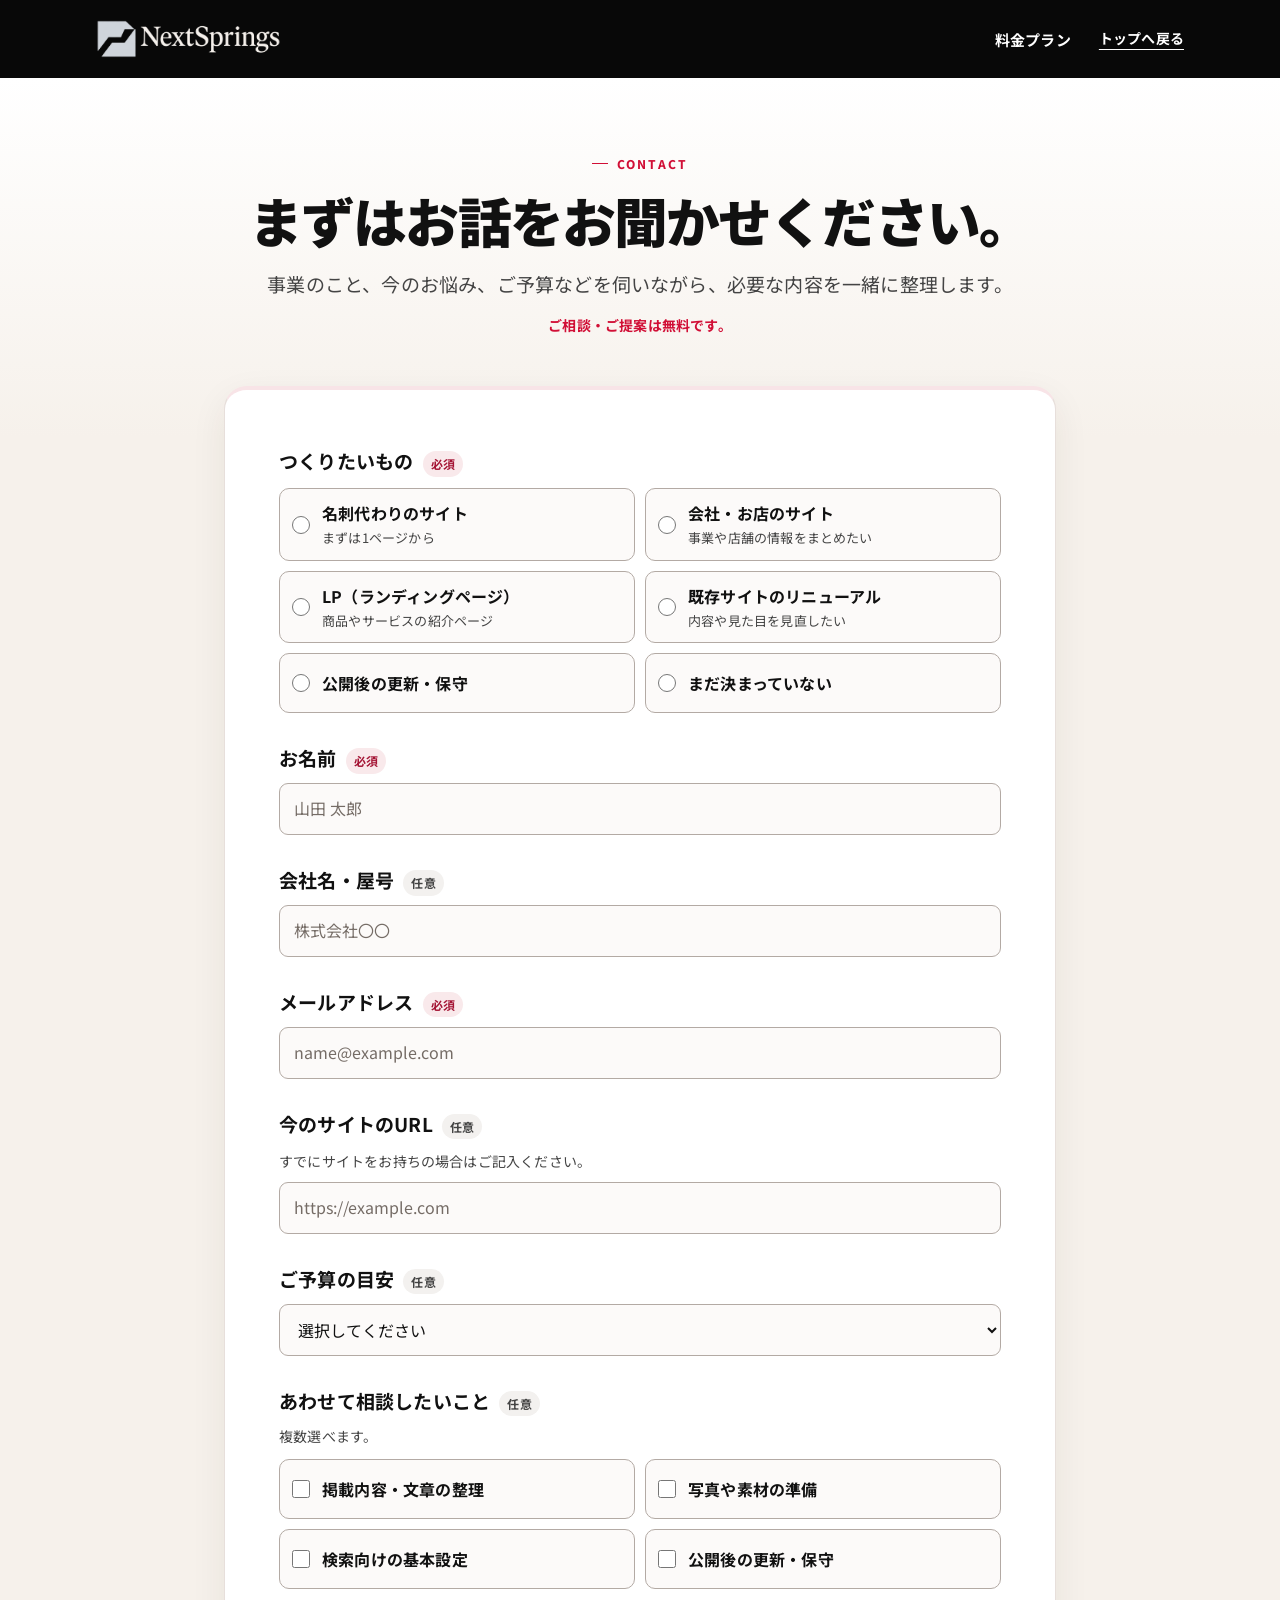
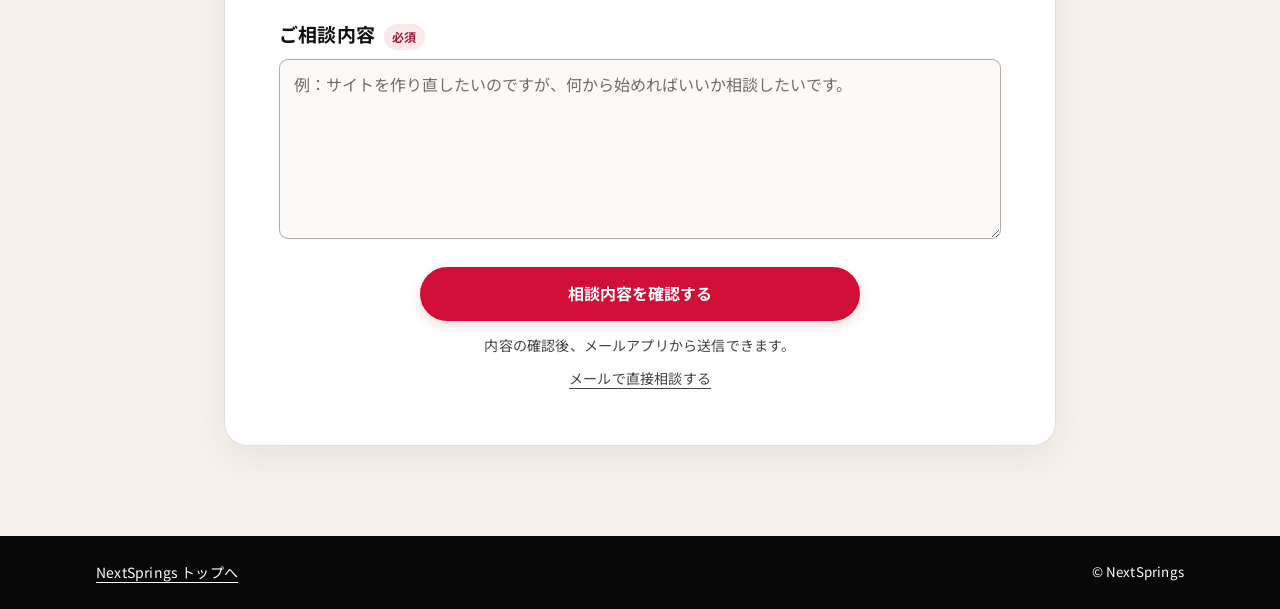
==== commit d0359aac: "Update NextSprings site design and content" ====
--- a/contact.html
+++ b/contact.html
@@ -11,20 +11,71 @@
     <link rel="preconnect" href="https://fonts.googleapis.com">
     <link rel="preconnect" href="https://fonts.gstatic.com" crossorigin>
     <link
-      href="https://fonts.googleapis.com/css2?family=Noto+Sans+JP:wght@400;500;700;900&amp;display=swap"
+      href="https://fonts.googleapis.com/css2?family=Noto+Sans+JP:wght@400;500;700;800;900&amp;display=swap"
       rel="stylesheet"
     >
-    <link rel="stylesheet" href="./styles.css">
-    <link rel="stylesheet" href="./contact.css">
-    <link rel="stylesheet" href="./motion.css">
+    <link rel="stylesheet" href="./styles.css?v=16">
+    <link rel="stylesheet" href="./contact.css?v=2">
+    <link rel="stylesheet" href="./motion.css?v=3">
     <script src="./contact.js" defer></script>
+    <link rel="canonical" href="https://ue070924-source.github.io/nextspringsdesign/contact.html">
+    <meta property="og:type" content="website">
+    <meta property="og:locale" content="ja_JP">
+    <meta property="og:site_name" content="NextSprings">
+    <meta property="og:title" content="お問い合わせ・ご相談｜NextSprings">
+    <meta property="og:description" content="NextSpringsのWebサイト制作・リニューアル・保守に関するご相談窓口です。">
+    <meta property="og:url" content="https://ue070924-source.github.io/nextspringsdesign/contact.html">
+    <meta property="og:image" content="https://ue070924-source.github.io/nextspringsdesign/assets/nextsprings-share.jpg">
+    <meta property="og:image:width" content="1200">
+    <meta property="og:image:height" content="630">
+    <meta property="og:image:alt" content="NextSprings 小さなお店・事業のホームページ制作">
+    <meta name="twitter:card" content="summary_large_image">
+    <script type="application/ld+json">
+      {
+        "@context": "https://schema.org",
+        "@graph": [
+          {
+            "@type": "BreadcrumbList",
+            "@id": "https://ue070924-source.github.io/nextspringsdesign/contact.html#breadcrumb",
+            "itemListElement": [
+              {
+                "@type": "ListItem",
+                "position": 1,
+                "name": "ホーム",
+                "item": "https://ue070924-source.github.io/nextspringsdesign/"
+              },
+              {
+                "@type": "ListItem",
+                "position": 2,
+                "name": "お問い合わせ",
+                "item": "https://ue070924-source.github.io/nextspringsdesign/contact.html"
+              }
+            ]
+          },
+          {
+            "@type": "ContactPage",
+            "@id": "https://ue070924-source.github.io/nextspringsdesign/contact.html#webpage",
+            "url": "https://ue070924-source.github.io/nextspringsdesign/contact.html",
+            "name": "お問い合わせ",
+            "description": "NextSpringsのWebサイト制作・リニューアル・保守に関するご相談窓口です。",
+            "inLanguage": "ja",
+            "isPartOf": {
+              "@id": "https://ue070924-source.github.io/nextspringsdesign/#website"
+            },
+            "breadcrumb": {
+              "@id": "https://ue070924-source.github.io/nextspringsdesign/contact.html#breadcrumb"
+            }
+          }
+        ]
+      }
+    </script>
   </head>
   <body class="contact-page">
     <a class="skip" href="#main">本文へ移動</a>
 
     <header class="site-header">
       <div class="wrap header-inner">
-        <a class="brand" href="./index.html#top" aria-label="NextSprings トップへ">
+        <a class="brand" href="./#top" aria-label="NextSprings トップへ">
           <img
             src="./assets/nextsprings-logo-f1.png"
             alt="NextSprings"
@@ -33,8 +84,8 @@
           >
         </a>
         <nav aria-label="メインナビゲーション">
-          <a class="nav-link" href="./index.html#pricing">料金プラン</a>
-          <a class="inquiry-home" href="./index.html#top">トップへ戻る</a>
+          <a class="nav-link" href="./#pricing">料金プラン</a>
+          <a class="inquiry-home" href="./#top">トップへ戻る</a>
         </nav>
       </div>
     </header>
@@ -207,7 +258,7 @@
 
     <footer class="inquiry-footer">
       <div class="wrap">
-        <a href="./index.html#top">NextSprings トップへ</a>
+        <a href="./#top">NextSprings トップへ</a>
         <small>© NextSprings</small>
       </div>
     </footer>
--- a/styles.css
+++ b/styles.css
@@ -13,6 +13,8 @@
   --rose: #f9e9eb;
   --yellow: #f8ce53;
   --mint: #dcebe4;
+  --card-radius: 15px;
+  --card-shadow: 0 6px 18px rgb(34 24 20 / .055);
   --gutter: clamp(24px, 7.5vw, 108px);
   font-family: "Noto Sans JP", "Hiragino Kaku Gothic ProN", "Yu Gothic", sans-serif;
   color: var(--ink);
@@ -29,7 +31,8 @@
 
 body {
   margin: 0;
-  line-height: 1.7;
+  line-height: 1.8;
+  letter-spacing: .012em;
 }
 
 p,
@@ -99,7 +102,7 @@
 }
 
 .section {
-  padding-block: 85px;
+  padding-block: clamp(68px, 7.25vw, 112px);
 }
 
 .center {
@@ -114,15 +117,11 @@
   background: var(--light);
 }
 
-.mobile-label {
-  display: none;
-}
-
 h2 {
-  font-size: clamp(29px, 3.1vw, 44px);
-  font-weight: 900;
-  line-height: 1.38;
-  letter-spacing: -.025em;
+  font-size: clamp(27px, 3.1vw, 44px);
+  font-weight: 800;
+  line-height: 1.36;
+  letter-spacing: -.02em;
   text-wrap: balance;
 }
 
@@ -138,6 +137,14 @@
 
 main p {
   color: var(--body);
+}
+
+/* 金額は黒の中太で表示 */
+.price-text {
+  color: var(--ink);
+  font-weight: 500;
+  font-variant-numeric: tabular-nums;
+  white-space: nowrap;
 }
 
 /* ヘッダー・ナビゲーション */
@@ -163,6 +170,7 @@
   line-height: 1.2;
   white-space: nowrap;
   letter-spacing: -.035em;
+  min-height: 44px;
 }
 
 .brand img {
@@ -178,6 +186,9 @@
 }
 
 .nav-link {
+  display: inline-flex;
+  align-items: center;
+  min-height: 44px;
   font-size: 15px;
   font-weight: 700;
 }
@@ -185,6 +196,19 @@
 .nav-link:hover {
   text-decoration: underline;
   text-underline-offset: 5px;
+}
+
+.home-header .home-nav {
+  gap: clamp(14px, 2.6vw, 34px);
+}
+
+.home-header .nav-link,
+.home-header .button {
+  white-space: nowrap;
+}
+
+.home-header .button {
+  min-height: 44px;
 }
 
 /* 共通ボタン */
@@ -195,7 +219,7 @@
   align-items: center;
   justify-content: center;
   gap: 12px;
-  border-radius: 6px;
+  border-radius: 8px;
   border: 1px solid transparent;
   font-size: 14px;
   font-weight: 700;
@@ -210,10 +234,17 @@
 .button.primary {
   background: var(--red);
   color: white;
+  box-shadow: 0 4px 12px rgb(157 15 45 / .17);
 }
 
 .button.primary:hover {
   background: #ad0d2d;
+}
+
+.button.primary[href="./contact.html"]::after {
+  content: "→" / "";
+  font-size: 1.18em;
+  line-height: 1;
 }
 
 .button.secondary {
@@ -228,7 +259,7 @@
 
 /* トップ画面 */
 .hero {
-  padding: 52px 0 56px;
+  padding-block: clamp(42px, 5.2vw, 74px);
 }
 
 .hero-wrap {
@@ -257,59 +288,91 @@
   gap: 5px;
 }
 
-.hero h1 span {
+.hero h1 > span {
   white-space: nowrap;
 }
 
-.hero h1 span:nth-child(2) {
+.hero h1 > span:nth-child(2) {
   font-size: 1.1em;
 }
 
-.hero h1 span:last-child {
+.hero h1 > span:last-child {
   font-size: clamp(28px, 3.15vw, 48px);
   white-space: normal;
   word-break: keep-all;
-}
-
-.hero h1 span:nth-child(odd) {
-  padding-inline: 5px;
-  background: linear-gradient(285deg, rgb(248 228 231 / 70%), var(--pink));
+  overflow-wrap: anywhere;
+}
+
+.hero h1 > span:first-child,
+.hero h1 em {
+  padding-inline: .07em;
+  background: linear-gradient(transparent 68%, var(--rose) 68%);
+}
+
+.hero h1 em {
+  font-style: normal;
+  -webkit-box-decoration-break: clone;
+  box-decoration-break: clone;
 }
 
 .hero-copy > p {
   max-width: 544px;
   font-size: 18px;
-  line-height: 1.72;
+  line-height: 1.8;
 }
 
 .hero-facts {
   display: grid;
-  grid-template-columns: 1.15fr 1fr .85fr;
+  grid-template-columns: 1.13fr 1fr .9fr;
+  gap: clamp(12px, 2vw, 24px);
   max-width: 608px;
 }
 
+.hero-facts > div {
+  min-width: 0;
+}
+
 .hero-facts dt {
-  font-size: 15px;
+  color: var(--body);
+  font-size: 13px;
   font-weight: 700;
 }
 
 .hero-facts dd {
   display: flex;
+  flex-wrap: wrap;
   align-items: baseline;
-  gap: 3px;
+  column-gap: 4px;
+  line-height: 1.35;
   white-space: nowrap;
+}
+
+.hero-facts strong,
+.hero-facts .price-text {
+  font-size: clamp(25px, 2.8vw, 40px);
+  font-variant-numeric: tabular-nums;
+  letter-spacing: -.025em;
 }
 
 .hero-facts strong {
   color: var(--red);
-  font-size: clamp(22px, 2.4vw, 34px);
+  font-weight: 900;
+}
+
+.hero-facts .hero-unit {
+  font-size: 13px;
   font-weight: 700;
-  line-height: 1.35;
-}
-
-.hero-facts dd span {
-  font-size: 14px;
-  font-weight: 700;
+}
+
+.hero-facts .price-text + .hero-unit {
+  font-weight: 500;
+}
+
+.hero-copy .hero-price-note {
+  margin-top: -9px;
+  font-size: 13px;
+  line-height: 1.7;
+  text-wrap: pretty;
 }
 
 .actions {
@@ -434,9 +497,31 @@
   text-wrap: pretty;
 }
 
-.statement-description > span {
-  display: block;
-  text-wrap: balance;
+.statement-checklist {
+  display: grid;
+  gap: 9px;
+  max-width: 35em;
+  margin: 16px auto 0;
+  padding: 0;
+  list-style: none;
+  color: var(--body);
+  text-align: left;
+}
+
+.statement-checklist li {
+  display: grid;
+  grid-template-columns: 12px minmax(0, 1fr);
+  gap: 11px;
+}
+
+.statement-checklist li::before {
+  width: 11px;
+  height: 6px;
+  margin-top: .52em;
+  border-bottom: 2px solid var(--red);
+  border-left: 2px solid var(--red);
+  transform: rotate(-45deg);
+  content: "";
 }
 
 .statement-hint {
@@ -461,36 +546,22 @@
 }
 
 .statement-button {
-  position: relative;
   display: flex;
   width: min(100%, 410px);
   min-height: 58px;
   margin-inline: auto;
-  padding-inline: 55px;
+  padding-inline: 20px;
   border-radius: 99px;
   box-shadow: 0 4px 14px rgb(209 15 54 / .15);
   font-size: clamp(16px, 1.5vw, 21px);
   font-weight: 900;
 }
 
-.statement-button-label {
-  text-wrap: balance;
-}
-
-.statement-button-icon {
-  position: absolute;
-  right: 14px;
-  display: grid;
-  width: 36px;
-  height: 36px;
-  place-items: center;
-  border-radius: 50%;
-  background: rgb(255 255 255 / .2);
-}
-
 .statement-pricing {
-  display: inline-block;
-  margin-top: 20px;
+  display: inline-flex;
+  align-items: center;
+  min-height: 44px;
+  margin-top: 8px;
   color: var(--body);
   font-weight: 700;
   text-decoration: underline;
@@ -548,12 +619,6 @@
 /* 初めての制作・サイト見直しのお悩み */
 .concerns-section {
   background: white;
-}
-
-.concerns-context {
-  margin-bottom: 7px;
-  font-size: clamp(16px, 1.6vw, 20px);
-  font-weight: 700;
 }
 
 #concerns-heading {
@@ -644,6 +709,11 @@
   font-weight: 500;
 }
 
+.concern-card li > span {
+  word-break: keep-all;
+  overflow-wrap: anywhere;
+}
+
 .concern-card li::before {
   content: "";
   width: 18px;
@@ -685,6 +755,49 @@
   font-size: 16px;
 }
 
+/* NextSpringsの特徴 */
+.strengths-list {
+  display: grid;
+  gap: 16px;
+  padding: 0;
+  list-style: none;
+}
+
+.strengths-list li {
+  display: grid;
+  grid-template-columns: 44px minmax(0, 1fr);
+  gap: 15px;
+  align-items: start;
+}
+
+.strengths-list li + li {
+  padding-top: 16px;
+  border-top: 1px solid var(--line);
+}
+
+.strengths-list img {
+  padding: 9px;
+  border-radius: 11px;
+  background: var(--pink);
+}
+
+.strengths-list h3 {
+  font-size: clamp(18px, 2vw, 25px);
+  line-height: 1.45;
+  word-break: keep-all;
+  overflow-wrap: anywhere;
+}
+
+.copy-phrase {
+  white-space: nowrap;
+}
+
+.strengths-list p {
+  margin-top: 5px;
+  font-size: 15px;
+  text-wrap: pretty;
+}
+
 /* サービス内容 */
 .services {
   background: var(--light);
@@ -698,32 +811,111 @@
 }
 
 .services-feature {
-  border-radius: 10px;
-  overflow: hidden;
-  background: var(--black);
-  color: white;
-  box-shadow: 10px 10px 0 var(--pink);
-}
-
-.services-feature img {
-  width: 100%;
-  height: auto;
-  aspect-ratio: 16 / 10;
-  object-fit: cover;
+  min-width: 0;
+}
+
+.services-feature .site-preview {
+  box-shadow: 8px 8px 0 var(--pink);
 }
 
 .services-feature figcaption {
   display: flex;
   flex-wrap: wrap;
   align-items: baseline;
-  gap: 2px 13px;
-  padding: 11px clamp(13px, 2vw, 23px) 12px;
+  gap: 3px 12px;
+  margin-top: 17px;
+  color: var(--body);
+  font-size: 13px;
+}
+
+.services-feature figcaption strong {
+  color: var(--ink);
+  letter-spacing: .04em;
+}
+
+/* 公開サイトを表示するブラウザ風の枠 */
+.site-preview {
+  position: relative;
+  overflow: hidden;
+  border: 1px solid #ddd8d3;
+  border-radius: 12px;
+  background: var(--light);
+}
+
+.site-preview-bar {
+  display: flex;
+  align-items: center;
+  justify-content: space-between;
+  min-height: 30px;
+  padding-inline: 12px;
+  background: #292a30;
+}
+
+.site-preview-bar::before {
+  content: "";
+  width: 7px;
+  height: 7px;
+  border-radius: 50%;
+  background: #ff706d;
+  box-shadow: 13px 0 0 var(--yellow), 26px 0 0 #f8f6f3;
+}
+
+.site-preview-screen {
+  /* サイトをPC幅で描画してから、枠に収まるサイズに縮小する。 */
+  --preview-scale: .42;
+  position: relative;
+  aspect-ratio: 16 / 10;
+  overflow: hidden;
+}
+
+.site-preview-screen iframe {
+  position: absolute;
+  inset: 0 auto auto 0;
+  width: calc(100% / var(--preview-scale));
+  height: calc(100% / var(--preview-scale));
+  border: 0;
+  transform: scale(var(--preview-scale));
+  transform-origin: top left;
+  pointer-events: none;
+}
+
+.site-preview-screen img {
+  width: 100%;
+  height: 100%;
+  object-fit: cover;
+}
+
+.site-preview-state {
+  margin-block: 4px;
+  padding: 1px 8px;
+  border: 1px solid rgb(255 255 255 / .2);
+  border-radius: 99px;
+  background: rgb(255 255 255 / .08);
+  color: #fff;
+  font-size: 11px;
+  font-weight: 700;
+}
+
+.site-preview-link {
+  position: absolute;
+  inset: 0;
+  display: flex;
+  align-items: flex-start;
+  justify-content: flex-end;
+  gap: 6px;
+  padding: 9px 12px;
+  color: #fff;
   font-size: 12px;
-  font-weight: 500;
-}
-
-.services-feature figcaption [lang="en"] {
-  letter-spacing: .08em;
+  font-weight: 700;
+}
+
+.site-preview-link:hover {
+  text-decoration: underline;
+  text-underline-offset: 3px;
+}
+
+.site-preview-link:focus-visible {
+  outline-offset: -3px;
 }
 
 .service-list {
@@ -738,7 +930,7 @@
 
 .service-list dt {
   padding-left: 12px;
-  border-left: 3px solid var(--red);
+  border-left: 2px solid var(--red);
   font-size: clamp(20px, 2vw, 26px);
   font-weight: 700;
   line-height: 1.4;
@@ -754,154 +946,185 @@
 /* セクション見出し */
 .section-intro {
   display: grid;
+  gap: 10px;
+  margin-bottom: clamp(28px, 4vw, 52px);
+}
+
+.section-intro p {
+  max-width: 48em;
+  font-size: 16px;
+  text-wrap: pretty;
+}
+
+.section-intro.center p {
+  margin-inline: auto;
+}
+
+.eyebrow {
+  display: inline-flex;
+  align-items: center;
+  justify-content: center;
+  justify-self: center;
   gap: 9px;
-  margin-bottom: 32px;
-}
-
-.section-intro p {
-  font-size: 16px;
-}
-
-.eyebrow {
-  font-size: 13px;
-  font-weight: 700;
-  letter-spacing: .23em;
-}
-
-.eyebrow.red {
   color: var(--red);
+  font-size: 12px;
+  font-weight: 800;
+  line-height: 1.5;
+  letter-spacing: .18em;
+}
+
+.eyebrow::before {
+  content: "";
+  width: 16px;
+  height: 1px;
+  background: currentColor;
+}
+
+.eyebrow + h2 {
+  margin-top: 7px;
+}
+
+.section-intro .eyebrow + h2,
+.process-intro .eyebrow + h2 {
+  margin-top: 0;
 }
 
 .underline {
   position: relative;
   isolation: isolate;
   display: inline-block;
-  padding-inline: 12px;
+  padding-inline: 5px;
 }
 
 .underline::after {
   content: "";
   position: absolute;
   inset: auto 0 .09em;
-  height: .23em;
+  height: .17em;
   border-radius: 12px;
-  background: var(--yellow);
+  background: var(--pink);
   z-index: -1;
 }
 
-/* 制作事例のカルーセル */
-.work-track {
-  display: flex;
-  gap: 22px;
+/* 制作事例 */
+.works {
+  background-color: #f8f7f5;
+  background-image:
+    linear-gradient(to right, rgb(33 25 20 / .035) 1px, transparent 1px),
+    linear-gradient(to bottom, rgb(33 25 20 / .035) 1px, transparent 1px);
+  background-size: 28px 28px;
+}
+
+.project-track {
+  --project-gap: clamp(16px, 2.5vw, 32px);
+  position: relative;
+  display: grid;
+  grid-auto-flow: column;
+  grid-auto-columns: calc((100% - var(--project-gap)) / 2);
+  gap: var(--project-gap);
+  max-width: 1110px;
+  margin-inline: auto;
+  padding-bottom: 18px;
   overflow-x: auto;
   scroll-snap-type: x mandatory;
-  overscroll-behavior-x: contain;
+  overscroll-behavior-inline: contain;
   scrollbar-width: thin;
-  align-items: stretch;
-}
-
-.carousel[data-enhanced] .work-track {
+}
+
+.project-track[data-enhanced] {
   scrollbar-width: none;
 }
 
-.carousel[data-enhanced] .work-track::-webkit-scrollbar {
-  display: none;
-}
-
 .project {
-  flex: 0 0 calc((100% - 44px) / 3);
   min-width: 0;
+  padding: clamp(12px, 2vw, 20px);
   scroll-snap-align: start;
   border: 1px solid var(--line);
-  border-radius: 12px;
-  overflow: hidden;
-}
-
-.project-cover {
-  aspect-ratio: 393 / 207;
-  display: grid;
-  position: relative;
-  isolation: isolate;
-  color: #fff;
-  background: #241b15;
-}
-
-.project-cover > img {
-  position: absolute;
-  inset: 0;
-  width: 100%;
-  height: 100%;
-  max-width: none;
-  object-fit: cover;
-  z-index: -2;
-}
-
-.project-cover::after {
-  content: "";
-  position: absolute;
-  inset: 0;
-  background: linear-gradient(90deg, rgb(49 38 32 / .84), rgb(49 38 32 / .04));
-  z-index: -1;
-}
-
-.project-cover > div {
-  padding: 13px 15px;
-}
-
-.project-cover span {
-  font-size: 13px;
-  font-weight: 700;
-}
-
-.project-cover p {
-  margin-top: clamp(20px, 3.1vw, 47px);
-  color: white;
-  font-size: clamp(19px, 2vw, 25px);
-  line-height: 1.42;
-  font-weight: 900;
+  border-radius: var(--card-radius);
+  background: #fff;
+  box-shadow: var(--card-shadow);
+}
+
+.project .site-preview {
+  border-radius: 10px;
 }
 
 .project-copy {
-  padding: 16px 18px;
-  min-height: 181px;
+  padding: 15px 3px 5px;
 }
 
 .tag {
   display: inline-block;
-  background: var(--pink);
-  color: var(--ink);
-  padding: 4px 9px;
-  border-radius: 20px;
+  padding: 3px 10px;
+  border: 1px solid var(--line);
+  border-radius: 99px;
+  background: var(--gray);
+  color: var(--body);
   font-size: 12px;
   font-weight: 700;
 }
 
 .project h3 {
-  margin: 6px 0;
-  font-size: 24px;
+  margin-block: 8px 5px;
+  font-size: clamp(19px, 2vw, 26px);
+  line-height: 1.35;
+  overflow-wrap: anywhere;
 }
 
 .project p {
-  font-size: 15px;
-}
-
-.project-cover p {
-  font-size: clamp(19px, 2vw, 25px);
-}
-
-.project small {
-  display: block;
-  margin-top: 7px;
-  font-size: 12px;
-  font-weight: 700;
   color: var(--body);
+  font-size: 16px;
+}
+
+.project-controls {
+  display: flex;
+  align-items: center;
+  justify-content: center;
+  gap: 14px;
+  margin-top: 4px;
+}
+
+.project-controls button {
+  display: grid;
+  place-items: center;
+  width: 44px;
+  height: 44px;
+  padding: 0 0 3px;
+  border: 1px solid var(--line);
+  border-radius: 50%;
+  background: #fff;
+  color: var(--ink);
+  font-size: 30px;
+  line-height: 1;
+  cursor: pointer;
+}
+
+.project-controls button:hover:not([aria-disabled="true"]) {
+  border-color: var(--red);
+  color: var(--red);
+}
+
+.project-controls button[aria-disabled="true"] {
+  color: #aaa39e;
+  cursor: default;
+}
+
+.project-status {
+  min-width: 7ch;
+  color: var(--body);
+  font-size: 14px;
+  font-variant-numeric: tabular-nums;
+  text-align: center;
+}
+
+.works-more {
+  margin-top: 10px;
 }
 
 .project-link {
   display: inline-flex;
   align-items: center;
   min-height: 44px;
-  margin-top: 3px;
   color: var(--red);
   font-size: 14px;
   font-weight: 700;
@@ -913,220 +1136,329 @@
   color: var(--ink);
 }
 
-.carousel-controls {
+/* 制作料金 */
+.included {
+  padding: clamp(14px, 3vw, 36px);
+  border: 1px solid var(--line);
+  border-radius: var(--card-radius);
+  background: #fff;
+  box-shadow: var(--card-shadow);
+}
+
+.included-intro {
   display: flex;
-  justify-content: center;
-  align-items: center;
-  gap: 15px;
-  margin-top: 16px;
-}
-
-.carousel-controls button {
-  cursor: pointer;
-  display: grid;
-  place-items: center;
-}
-
-.round {
-  color: var(--ink);
-  width: 45px;
-  height: 45px;
-  background: var(--gray);
-  border-radius: 50%;
-  border: 1px solid var(--line);
-  font-size: 24px;
-  line-height: 1;
-}
-
-.round:hover {
-  background: #ddd;
-}
-
-.dots {
-  display: flex;
-  align-items: center;
-  gap: 3px;
-}
-
-.dots button {
-  border: 0;
-  background: transparent;
-  width: 20px;
-  height: 36px;
-  padding: 0;
-}
-
-.dots img {
-  grid-area: 1 / 1;
-}
-
-.dots button[aria-current="true"]::after {
-  content: "";
-  grid-area: 1 / 1;
-  width: 7px;
-  height: 7px;
-  border-radius: 50%;
-  background: var(--red);
-  z-index: 1;
-}
-
-.dots button[data-slide="0"]:not([aria-current="true"]) img {
-  filter: grayscale(1);
-  opacity: .3;
-}
-
-/* 制作料金・保守料金 */
-.price-lead {
-  display: flex;
-  align-items: center;
+  align-items: flex-end;
   justify-content: space-between;
-  gap: 20px;
-  padding-bottom: 26px;
-  border-bottom: 1px solid var(--line);
-  margin-bottom: 24px;
-}
-
-.price-lead h3 {
-  font-size: 23px;
+  gap: 12px 28px;
+  margin-bottom: 22px;
+}
+
+.included-intro h3 {
+  font-size: clamp(21px, 2.7vw, 34px);
+  font-weight: 900;
+  line-height: 1.35;
+  letter-spacing: -.025em;
+}
+
+.included-intro h3 + p {
+  margin-top: 5px;
+  font-size: 15px;
+}
+
+.included-price > p:first-child {
+  font-size: 14px;
+  font-weight: 700;
 }
 
 .amount {
   display: flex;
   align-items: baseline;
   gap: 5px;
-}
-
-.amount strong {
+  font-size: clamp(19px, 2vw, 24px);
+}
+
+.amount-number {
+  font-size: clamp(38px, 4.5vw, 58px);
+  line-height: 1.1;
+  letter-spacing: -.02em;
+}
+
+.included-grid {
+  display: grid;
+  grid-template-columns: repeat(3, minmax(0, 1fr));
+  gap: 8px;
+  padding: 0;
+  list-style: none;
+}
+
+.included-grid li {
+  min-width: 0;
+  border: 1px solid var(--line);
+  border-radius: 10px;
+  background: var(--light);
+}
+
+.included-grid summary {
+  display: grid;
+  grid-template:
+    "icon label toggle" auto
+    "icon caption toggle" auto
+    / 40px minmax(0, 1fr) 16px;
+  align-content: center;
+  align-items: center;
+  gap: 4px 10px;
+  min-height: 88px;
+  padding: 12px;
+  border-radius: 9px;
+  list-style: none;
+  cursor: pointer;
+}
+
+.included-grid summary:hover,
+.included-grid details[open] summary {
+  background: var(--rose);
+}
+
+.included-grid summary:focus-visible {
+  outline-offset: -3px;
+}
+
+.included-grid summary::-webkit-details-marker {
+  display: none;
+}
+
+.included-grid summary::after {
+  grid-area: toggle;
+  width: 16px;
+  height: 16px;
+  background: url("./assets/plus.svg") center / contain no-repeat;
+  content: "";
+}
+
+.included-grid details[open] summary::after {
+  background-image: url("./assets/minus.svg");
+}
+
+.included-grid img {
+  grid-area: icon;
+  width: 40px;
+  height: 40px;
+  padding: 8px;
+  border-radius: 11px;
+  background: var(--pink);
+}
+
+.included-label {
+  grid-area: label;
+  font-size: 16px;
+  font-weight: 900;
+  line-height: 1.4;
+}
+
+.included-caption {
+  grid-area: caption;
+  color: var(--body);
+  font-size: 13px;
+  line-height: 1.45;
+}
+
+.included-label,
+.included-caption {
+  word-break: keep-all;
+  overflow-wrap: anywhere;
+}
+
+.included-grid details p {
+  padding: 12px;
+  font-size: 14px;
+  line-height: 1.65;
+}
+
+.included-footer {
+  display: flex;
+  align-items: center;
+  justify-content: space-between;
+  flex-wrap: wrap;
+  gap: 10px 20px;
+  margin-top: 16px;
+}
+
+.included-footer p {
+  font-size: 14px;
+}
+
+.pricing-assurance {
+  flex: 1 1 490px;
+}
+
+.pricing-assurance strong {
   color: var(--ink);
-  font-size: clamp(54px, 5.42vw, 78px);
-  line-height: 1.2;
-  letter-spacing: -.03em;
-}
-
-.amount span {
-  color: var(--ink);
-  font-weight: 700;
-  font-size: 22px;
-}
-
-.included-title {
-  font-size: 25px;
-  margin-bottom: 12px;
-}
-
-.included {
-  display: grid;
-  grid-template-columns: repeat(3, minmax(0, 1fr));
-  gap: 14px 15px;
-}
-
-.included article {
-  min-height: 115px;
-  padding: 14px 12px;
-  background: white;
-  border-radius: 5px;
-}
-
-.included article::before {
-  content: "";
-  display: block;
-  background: var(--yellow);
-  width: 23px;
-  height: 4px;
-  margin-bottom: 6px;
-}
-
-.included h4 {
-  font-size: 20px;
-  line-height: 1.4;
-}
-
-.included p {
+  font-size: 16px;
+}
+
+.pricing-assurance p + p {
   margin-top: 3px;
-  font-size: 16px;
-}
-
-.maintenance {
-  display: grid;
-  grid-template-columns: minmax(230px, 1fr) 2fr;
-  align-items: center;
-  gap: 28px;
-  padding: 17px 18px;
-  background: white;
-  margin-top: 26px;
-}
-
-.maintenance .amount strong {
-  font-size: 38px;
-}
-
-.maintenance .amount span {
-  font-size: 19px;
-}
-
-/* 他社との比較 */
-#comparison-heading span {
+}
+
+.included-footer .button {
+  min-height: 44px;
+  padding-block: 9px;
+}
+
+.pricing-notes {
+  margin-top: 16px;
+  font-size: 13px;
+  line-height: 1.8;
+}
+
+.pricing-notes p + p {
+  margin-top: 3px;
+}
+
+/* 他社との比較・料金を抑えられる理由 */
+.comparison {
+  background: var(--light);
+}
+
+#comparison-heading span,
+.compare-closing-title span {
   white-space: nowrap;
 }
 
+.compare-lead {
+  margin-top: 4px;
+  text-wrap: pretty;
+}
+
+.compare-panel {
+  container-type: inline-size;
+  max-width: 1150px;
+  margin-inline: auto;
+}
+
+.compare-scroll-hint {
+  display: none;
+}
+
+@container (max-width: 681px) {
+  .compare-scroll-hint {
+    display: flex;
+    justify-content: flex-end;
+    gap: 6px;
+    margin-bottom: 7px;
+    font-size: 12px;
+  }
+}
+
+.compare-viewport {
+  overflow-x: auto;
+  overscroll-behavior-inline: contain;
+  border: 1px solid var(--line);
+  border-radius: 14px;
+  background: #fff;
+  box-shadow: 0 12px 28px rgb(38 24 17 / .05);
+}
+
 .compare {
-  border-collapse: collapse;
   width: 100%;
+  border-spacing: 0;
   table-layout: fixed;
   text-align: left;
   font-size: 14px;
-}
-
-.compare .item-col {
+  line-height: 1.65;
+}
+
+.compare-item-col {
   width: 15%;
+}
+
+.compare-featured-col {
+  width: 23%;
 }
 
 .compare th,
 .compare td {
-  padding: 17px 14px;
+  padding: 16px clamp(12px, 1.6vw, 22px);
   border-bottom: 1px solid var(--line);
 }
 
 .compare thead th {
-  height: 65px;
+  height: 61px;
   background: var(--gray);
+  font-weight: 700;
 }
 
 .compare th[scope="row"] {
-  background: var(--gray);
-}
-
-.compare thead th:last-child {
-  background: var(--black);
-  color: white;
-}
-
-.compare td:last-child {
-  background: var(--mint);
+  background: #f5f2ef;
   font-weight: 700;
 }
 
-.compare td > span {
-  display: none;
-}
-
-.compare-summary {
-  margin-top: 28px;
-  padding: clamp(18px, 3vw, 32px);
-  border-radius: 10px;
-  background: var(--light);
+.compare thead .compare-featured {
+  background: var(--red);
+  color: #fff;
+  font-size: 16px;
+}
+
+.compare td.compare-featured {
+  background: #fbebee;
+  color: #631127;
+}
+
+.compare tbody tr:last-child > * {
+  border-bottom: 0;
+}
+
+.compare .compare-prices td {
+  color: var(--ink);
+  font-size: clamp(15px, 1.6vw, 22px);
+}
+
+.compare .compare-prices .compare-featured {
+  font-size: clamp(18px, 2vw, 26px);
+}
+
+.compare-note {
+  margin-top: 16px;
+  font-size: 13px;
+  line-height: 1.8;
+}
+
+.compare-closing {
+  max-width: 1150px;
+  margin: clamp(28px, 5vw, 56px) auto 0;
+  padding: clamp(26px, 4vw, 48px) clamp(14px, 3vw, 32px);
+  border-block: 1px solid var(--line);
+  background: #fff;
   text-align: center;
 }
 
-.compare-summary h3 {
-  font-size: clamp(20px, 2.2vw, 29px);
+.compare-closing::before {
+  display: block;
+  width: 26px;
+  height: 2px;
+  margin: 0 auto 13px;
+  background: var(--red);
+  content: "";
+}
+
+.compare-closing-title {
+  margin-bottom: 12px;
+  font-size: clamp(23px, 3vw, 38px);
+  font-weight: 900;
+  line-height: 1.4;
+  letter-spacing: -.025em;
   text-wrap: balance;
 }
 
-.compare-summary p {
-  max-width: 46em;
-  margin: 8px auto 0;
-  text-wrap: pretty;
+.compare-closing p {
+  max-width: 51em;
+  margin-inline: auto;
+  line-height: 1.75;
+  text-wrap: balance;
+}
+
+.compare-closing p + p {
+  margin-top: 5px;
 }
 
 /* 制作の流れ */
@@ -1138,24 +1470,6 @@
   margin-bottom: clamp(34px, 5.6vw, 82px);
   padding-inline: clamp(84px, 10vw, 150px);
   text-align: center;
-}
-
-.process-eyebrow {
-  display: inline-flex;
-  align-items: center;
-  gap: 13px;
-  color: var(--red);
-  font-size: 14px;
-  font-weight: 800;
-  letter-spacing: .26em;
-}
-
-.process-eyebrow::before,
-.process-eyebrow::after {
-  content: "";
-  width: 22px;
-  height: 2px;
-  background: currentColor;
 }
 
 .process-intro h2 {
@@ -1368,26 +1682,29 @@
   }
 }
 
-/* 代表プロフィール */
-.persona {
-  font-size: 15px;
+/* 制作者のごあいさつ */
+.profile {
+  padding-block: clamp(54px, 6vw, 80px);
+}
+
+.profile .persona {
+  color: var(--ink);
   font-weight: 700;
-  color: var(--ink);
-}
-
-.profile {
-  padding-block: 62px;
-}
-
-.profile h3 {
-  font-size: clamp(25px, 2.5vw, 36px);
-}
-
-.profile .persona {
-  margin: 0 0 5px;
+}
+
+.profile .split > div > p:first-child {
+  margin-top: 0;
+}
+
+.profile .split > div > p + p {
+  margin-top: .75em;
 }
 
 /* よくある質問 */
+.faq-heading p {
+  margin-top: 9px;
+}
+
 .faq-character {
   margin-top: 24px;
 }
@@ -1399,6 +1716,7 @@
 
 .faq details {
   border: 1px solid var(--line);
+  border-radius: 10px;
 }
 
 .faq details[open] {
@@ -1406,19 +1724,26 @@
 }
 
 .faq summary {
+  min-height: 52px;
   padding: 17px 13px;
   cursor: pointer;
   display: grid;
-  grid-template-columns: 17px 1fr 20px;
+  grid-template-columns: 17px minmax(0, 1fr) 20px;
   gap: 9px;
   align-items: center;
-  font-size: 14px;
+  font-size: 15px;
+  line-height: 1.65;
   font-weight: 700;
   list-style: none;
 }
 
 .faq summary::-webkit-details-marker {
   display: none;
+}
+
+.faq summary:focus-visible {
+  outline-offset: -4px;
+  border-radius: inherit;
 }
 
 .faq summary::before {
@@ -1441,70 +1766,63 @@
   font-size: 14px;
 }
 
-/* 問い合わせ・フッター */
-.contact {
+.faq p a {
+  text-decoration: underline;
+  text-underline-offset: 3px;
+}
+
+/* 最後のご相談案内とフッター */
+.final-cta {
+  background: var(--rose);
+}
+
+.final-cta h2 + p {
+  max-width: 39em;
+  margin: 12px auto 0;
+  text-wrap: pretty;
+}
+
+.final-cta h2 {
+  word-break: keep-all;
+  overflow-wrap: anywhere;
+}
+
+.final-cta .button {
+  margin-top: 20px;
+  min-width: min(100%, 248px);
+}
+
+.final-cta-note {
+  margin-top: 9px;
+  font-size: 14px;
+}
+
+.home-footer {
+  padding-block: 22px;
   background: var(--black);
   color: white;
-  padding-block: 86px;
-}
-
-.contact-grid {
-  display: grid;
-  grid-template-columns: repeat(2, minmax(0, 1fr));
-  gap: 92px;
-  text-align: center;
-}
-
-.contact-grid > section {
-  display: grid;
-  justify-items: center;
-  align-content: start;
-  gap: 23px;
-}
-
-.contact-grid h2 {
-  font-size: clamp(26px, 2.6vw, 37px);
-}
-
-.contact-grid p {
-  max-width: 526px;
-  min-height: 64px;
-  font-size: 17px;
-  font-weight: 700;
-  line-height: 1.85;
-}
-
-.contact-grid .button {
-  width: min(100%, 366px);
-  min-height: 58px;
 }
 
 .footer-row {
   display: flex;
   justify-content: space-between;
   align-items: center;
-  border-top: 1px solid #555;
-  margin-top: 44px;
-  padding-top: 35px;
+  gap: 14px;
 }
 
 .footer-row small {
   font-size: 12px;
+}
+
+.mobile-consultation {
+  display: none;
 }
 
 /* スマホ・タブレット向けの調整 */
 @media (max-width: 850px) {
   /* 共通・ヘッダー */
-  .desktop-label {
-    display: none;
-  }
-
-  .mobile-label {
-    display: inline;
-  }
-
   .section {
-    padding-block: 49px;
+    padding-block: clamp(53px, 10vw, 78px);
   }
 
   .header-inner {
@@ -1524,6 +1842,30 @@
     white-space: nowrap;
   }
 
+  .home-header .header-inner {
+    display: grid;
+    grid-template-columns: minmax(0, 1fr) auto;
+    gap: 0 12px;
+    padding-top: 9px;
+  }
+
+  .home-header .home-nav {
+    grid-column: 1 / -1;
+    grid-row: 2;
+    flex-wrap: wrap;
+    justify-content: space-between;
+    gap: 0 8px;
+    margin-top: 7px;
+    border-top: 1px solid #3a3a3a;
+  }
+
+  .home-header .nav-link {
+    display: inline-flex;
+    align-items: center;
+    min-height: 44px;
+    font-size: 13px;
+  }
+
   .brand {
     font-size: clamp(19px, 6.1vw, 25px);
   }
@@ -1550,25 +1892,16 @@
     font-size: clamp(26px, 8.7vw, 44px);
   }
 
-  .hero h1 span:last-child {
+  .hero h1 > span:last-child {
     font-size: inherit;
   }
 
   .hero-copy > p {
     font-size: 16px;
-    line-height: 1.7;
   }
 
   .hero-facts dt {
     font-size: 12px;
-  }
-
-  .hero-facts strong {
-    font-size: clamp(18px, 5.64vw, 25px);
-  }
-
-  .hero-facts dd span {
-    font-size: 11px;
   }
 
   .actions {
@@ -1611,7 +1944,7 @@
 
   /* ホームページ制作のご相談 */
   .statement {
-    padding-block: 10px 37px;
+    padding-block: 10px 46px;
   }
 
   .statement-card {
@@ -1638,19 +1971,7 @@
 
   .statement-button {
     min-height: 55px;
-    padding-inline: 23px 36px;
     font-size: clamp(15px, 3.9vw, 16px);
-  }
-
-  .statement-button-icon {
-    right: 9px;
-    width: 27px;
-    height: 27px;
-  }
-
-  .statement-button-icon img {
-    width: 15px;
-    height: 15px;
   }
 
   .statement-art {
@@ -1699,143 +2020,62 @@
     margin-inline: auto;
   }
 
-  .services-feature {
-    box-shadow: 6px 6px 0 var(--pink);
+  .services-feature .site-preview {
+    box-shadow: 5px 5px 0 var(--pink);
   }
 
   /* 見出し・制作事例 */
   .section-intro {
-    margin-bottom: 20px;
-  }
-
-  .work-track {
-    gap: 0;
-  }
-
-  .project {
-    flex-basis: 100%;
-  }
-
-  .project.is-clone {
-    display: none;
-  }
-
-  .project h3 {
-    font-size: 21px;
-  }
-
-  .project-copy {
-    min-height: 160px;
-  }
-
-  .project-cover {
-    aspect-ratio: 342 / 188;
-  }
-
-  .project-cover p {
-    margin-top: 32px;
-    font-size: 23px;
-  }
-
-  /* 制作料金・保守料金 */
-  .price-lead {
-    display: grid;
-    justify-items: start;
-    gap: 12px;
-  }
-
-  .price-lead h3 {
-    font-size: 18px;
-  }
-
-  .included-title {
-    font-size: 21px;
-  }
-
-  .included {
+    margin-bottom: 28px;
+  }
+
+  .project-track {
+    grid-auto-columns: 100%;
+    max-width: 580px;
+  }
+
+  .site-preview-screen {
+    --preview-scale: .36;
+  }
+
+  /* 制作料金 */
+  .included-grid {
     grid-template-columns: repeat(2, minmax(0, 1fr));
-    gap: 10px;
-  }
-
-  .included article {
-    min-height: 132px;
-    padding: 12px;
-  }
-
-  .included h4 {
-    font-size: 16px;
-  }
-
-  .included p {
-    font-size: 14px;
-  }
-
-  .maintenance {
-    grid-template-columns: minmax(0, 1fr);
-    gap: 5px;
-    margin-top: 19px;
-    padding: 14px 18px;
-  }
-
-  .maintenance .amount strong {
-    font-size: 30px;
+  }
+
+  .included-grid li:last-child {
+    grid-column: 1 / -1;
   }
 
   /* 他社との比較 */
-  .compare,
-  .compare tbody,
-  .compare td,
-  .compare th[scope="row"] {
-    display: block;
-  }
-
-  .compare colgroup {
-    display: none;
-  }
-
-  .compare thead {
-    position: absolute;
-    width: 1px;
-    height: 1px;
-    clip-path: inset(50%);
-    overflow: hidden;
-    white-space: nowrap;
-  }
-
-  .compare tbody tr {
-    display: grid;
-    grid-template-columns: repeat(2, minmax(0, 1fr));
-    gap: 4px;
-    margin-bottom: 19px;
-  }
-
-  .compare td,
-  .compare th[scope="row"] {
-    border-bottom: 0;
-    padding: 7px 11px;
-  }
-
-  .compare th[scope="row"] {
-    grid-column: 1 / -1;
-    background: white;
-    padding: 0 0 2px;
-    font-size: 16px;
-  }
-
+  .compare {
+    min-width: 680px;
+  }
+
+  .compare-item-col {
+    width: 90px;
+  }
+
+  .compare-featured-col {
+    width: 145px;
+  }
+
+  /* 横にスライドしても、比較項目は左に表示する。 */
+  .compare th:first-child {
+    position: sticky;
+    left: 0;
+    z-index: 1;
+    box-shadow: 1px 0 var(--line);
+  }
+
+  .compare th,
   .compare td {
-    background: var(--gray);
-    overflow-wrap: anywhere;
-  }
-
-  .compare td > span {
-    display: block;
-    font-size: 12px;
-    font-weight: 700;
-  }
-
-  /* 代表プロフィール */
-  .profile {
-    padding-block: 38px;
+    padding: 12px 10px;
+    font-size: 13px;
+  }
+
+  .compare .compare-prices td {
+    font-size: 15px;
   }
 
   /* よくある質問 */
@@ -1846,49 +2086,100 @@
     column-gap: 14px;
   }
 
-  .faq-intro h2 {
-    grid-area: 1 / 1;
-    align-self: end;
-  }
-
-  .faq-intro p {
-    grid-area: 2 / 1;
-    align-self: start;
-  }
-
   .faq-character {
-    grid-area: 1 / 2 / 3 / 3;
-    width: 90px;
+    width: clamp(72px, 20vw, 104px);
     margin: 0;
   }
 
-  /* 問い合わせ・フッター */
-  .contact {
-    padding-block: 48px;
-  }
-
-  .contact-grid {
-    grid-template-columns: minmax(0, 1fr);
-    gap: 42px;
-  }
-
-  .contact-grid > section {
-    gap: 16px;
-  }
-
-  .contact-grid p {
-    min-height: 0;
+}
+
+@media (max-width: 768px) {
+  .hero .actions {
+    display: grid;
+    grid-template-columns: minmax(0, 1.58fr) minmax(0, 1fr);
+    max-width: 420px;
+  }
+
+  .hero .actions .button {
+    padding-inline: 8px;
+    gap: 6px;
+  }
+
+  .hero-facts dd {
+    display: block;
+  }
+
+  .hero-facts strong,
+  .hero-facts .price-text {
+    font-size: clamp(21px, 6vw, 31px);
+  }
+
+  .hero-facts .hero-unit {
+    display: block;
+    margin-top: 2px;
+    font-size: 12px;
+  }
+
+  html:has(.mobile-consultation:not([hidden])) {
+    scroll-padding-bottom: calc(66px + env(safe-area-inset-bottom, 0px));
+  }
+
+  .mobile-consultation {
+    position: fixed;
+    z-index: 5;
+    inset: auto 0 0;
+    display: flex;
+    justify-content: center;
+    padding: 8px var(--gutter) calc(8px + env(safe-area-inset-bottom, 0px));
+    border-top: 1px solid var(--line);
+    background: #fff;
+    box-shadow: 0 -4px 15px rgb(34 24 20 / .06);
+  }
+
+  .mobile-consultation .button {
+    width: min(100%, 355px);
+    min-height: 44px;
+    padding: 8px 12px;
+  }
+}
+
+/* スマホではカード内のアイコンを見出しの上に置く */
+@media (max-width: 640px) {
+  .included-intro {
+    display: grid;
+    gap: 12px;
+    margin-bottom: 14px;
+  }
+
+  .included-grid summary {
+    grid-template:
+      "icon toggle" auto
+      "label label" auto
+      "caption caption" auto
+      / minmax(0, 1fr) auto;
+    align-content: start;
+    gap: 5px;
+    min-height: 116px;
+    padding: 10px;
+  }
+
+  .included-grid img {
+    width: 34px;
+    height: 34px;
+    padding: 6px;
+  }
+
+  .included-label {
     font-size: 15px;
-    line-height: 1.75;
-  }
-
-  .contact-grid .button {
-    width: min(100%, 306px);
-  }
-
-  .footer-row {
-    margin-top: 27px;
-    padding-top: 21px;
+  }
+
+  .included-grid li:last-child summary {
+    grid-template:
+      "icon label toggle" auto
+      "icon caption toggle" auto
+      / 34px minmax(0, 1fr) 16px;
+    gap: 3px 10px;
+    min-height: 62px;
   }
 }
 
--- a/contact.css
+++ b/contact.css
@@ -5,6 +5,9 @@
 }
 
 .inquiry-home {
+  display: inline-flex;
+  align-items: center;
+  min-height: 44px;
   color: white;
   font-size: 14px;
   font-weight: 700;
--- a/motion.css
+++ b/motion.css
@@ -1,47 +1,25 @@
-/* 登場の速さや距離は、このファイルで調整できます。 */
+/* 動きの距離と速さは、このファイルで調整できます。 */
 @media screen and (prefers-reduced-motion: no-preference) {
   :root {
     --motion-ease: cubic-bezier(.2, .72, .25, 1);
     scroll-behavior: smooth;
   }
 
-  /* スクロール時に、見出し・カード・制作の流れを順番に見せる。 */
+  /* 初めて画面に入ったときに、ほんの少し下から現れる。 */
   [data-reveal] {
-    --reveal-x: 0px;
-    --reveal-y: 22px;
-    --reveal-scale: 1;
-    --reveal-angle: 0deg;
-    --reveal-duration: 620ms;
-    --reveal-ease: var(--motion-ease);
-    --reveal-wait: var(--reveal-delay, 0ms);
+    --reveal-offset: 12px;
     transition:
-      opacity 440ms ease-out var(--reveal-wait),
-      transform var(--reveal-duration) var(--reveal-ease) var(--reveal-wait);
-  }
-
-  [data-reveal="from-left"] {
-    --reveal-x: -16px;
-  }
-
-  [data-reveal="from-right"] {
-    --reveal-x: 16px;
-  }
-
-  [data-reveal="pop"] {
-    --reveal-scale: .86;
-    --reveal-angle: -5deg;
-    --reveal-duration: 760ms;
-    --reveal-ease: cubic-bezier(.22, 1.3, .42, 1);
+      opacity 340ms ease-out var(--reveal-delay, 0ms),
+      transform 380ms var(--motion-ease) var(--reveal-delay, 0ms);
   }
 
   [data-reveal="fade"] {
-    --reveal-y: 0px;
+    --reveal-offset: 0px;
   }
 
   [data-reveal].is-reveal-pending:not(:focus-within) {
     opacity: 0;
-    transform: translate(var(--reveal-x), var(--reveal-y))
-      rotate(var(--reveal-angle)) scale(var(--reveal-scale));
+    transform: translateY(var(--reveal-offset));
     transition: none;
   }
 
@@ -49,165 +27,52 @@
     transition: none;
   }
 
-  /* トップ画面では、コピーと写真を交互に登場させる。 */
-  .hero h1 > span,
-  .hero-copy > p,
-  .hero-facts,
-  .hero .actions,
-  .gallery-side p,
-  .hero-gallery figcaption,
-  .inquiry-intro > *,
-  .inquiry-form {
-    animation: rise-in 620ms var(--motion-ease) var(--entry-delay, 0ms) both;
-  }
-
-  .hero h1 > span:nth-child(2),
-  .inquiry-intro h1 {
-    --entry-delay: 75ms;
-  }
-
-  .hero h1 > span:nth-child(3),
-  .inquiry-intro h1 + p {
-    --entry-delay: 150ms;
-  }
-
-  .hero-copy > p,
-  .inquiry-free {
-    --entry-delay: 220ms;
-  }
-
-  .hero-facts,
-  .inquiry-form {
-    --entry-delay: 270ms;
-  }
-
-  .hero .actions,
-  .gallery-side p {
-    --entry-delay: 340ms;
-  }
-
-  .hero-gallery figcaption {
-    --entry-delay: 380ms;
-  }
-
-  .hero .actions:focus-within,
-  .inquiry-form:focus-within {
-    animation: none;
-  }
-
-  .gallery-photo {
-    animation: photo-in 780ms var(--motion-ease) var(--photo-delay, 70ms) both;
-  }
-
-  .gallery-side .gallery-photo:first-child {
-    --photo-delay: 145ms;
-  }
-
-  .gallery-main .gallery-photo:last-child {
-    --photo-delay: 220ms;
-  }
-
-  .gallery-side .gallery-photo:nth-child(2) {
-    --photo-delay: 295ms;
-  }
-
   .gallery-photo img {
-    transform: translateY(var(--gallery-pan, 0%)) scale(1.08);
+    transform: translateY(var(--gallery-pan, 0%)) scale(1.04);
   }
 
   .gallery-side .gallery-photo img {
-    transform: translateY(calc(-1 * var(--gallery-pan, 0%))) scale(1.08);
-  }
-
-  /* 制作の流れは、ステップが現れた後に点線で次へつなぐ。 */
-  .steps > li:not(:last-child)::after {
-    transform-origin: left center;
-    transition: transform 460ms var(--motion-ease) calc(var(--reveal-wait) + 150ms);
-  }
-
-  .steps > li.is-reveal-pending:not(:focus-within)::after {
-    transform: scaleX(0);
-    transition: none;
+    transform: translateY(calc(-1 * var(--gallery-pan, 0%))) scale(1.04);
   }
 
   .faq details[open] > p {
-    animation: answer-in 230ms ease-out;
+    animation: answer-in 220ms ease-out;
   }
 
   .button[href] {
-    transition: background-color 180ms ease-out;
+    transition:
+      background-color 180ms ease-out,
+      box-shadow 200ms var(--motion-ease),
+      transform 200ms var(--motion-ease);
   }
 
-  .button img {
-    transition: transform 220ms var(--motion-ease);
-  }
-
-  .button:focus-visible img {
-    transform: translateX(3px);
+  .button img,
+  .button.primary[href="./contact.html"]::after {
+    transition: transform 200ms var(--motion-ease);
   }
 
   @media (hover: hover) {
-    .button:hover img {
+    .button.primary[href]:hover {
+      transform: translateY(-2px);
+      box-shadow: 0 7px 17px rgb(157 15 45 / .23);
+    }
+
+    .button:hover img,
+    .button.primary[href="./contact.html"]:hover::after {
       transform: translateX(3px);
     }
 
-    .project-cover > img {
-      transition: transform 560ms var(--motion-ease);
+    .project .site-preview-screen :is(img, iframe) {
+      transition: transform 420ms var(--motion-ease);
     }
 
-    .project:hover .project-cover > img {
-      transform: scale(1.055);
-    }
-  }
-
-  @media (max-width: 640px) {
-    [data-reveal] {
-      --reveal-y: 14px;
-      --reveal-wait: min(var(--reveal-delay, 0ms), 150ms);
+    .project:hover .site-preview-screen img {
+      transform: scale(1.035);
     }
 
-    [data-reveal="from-left"],
-    [data-reveal="from-right"] {
-      --reveal-x: 0px;
+    .project:hover .site-preview-screen iframe {
+      transform: scale(calc(var(--preview-scale) * 1.035));
     }
-
-    [data-reveal="fade"] {
-      --reveal-y: 0px;
-    }
-
-    .steps > li:not(:last-child)::after {
-      transform-origin: center top;
-    }
-
-    .steps > li.is-reveal-pending:not(:focus-within)::after {
-      transform: scaleY(0);
-    }
-  }
-}
-
-@keyframes rise-in {
-  from {
-    opacity: 0;
-    transform: translateY(15px);
-  }
-
-  to {
-    opacity: 1;
-    transform: none;
-  }
-}
-
-@keyframes photo-in {
-  from {
-    opacity: 0;
-    clip-path: inset(15% 0 65% 0 round 5px);
-    transform: translateY(18px);
-  }
-
-  to {
-    opacity: 1;
-    clip-path: inset(0 round 5px);
-    transform: none;
   }
 }
 
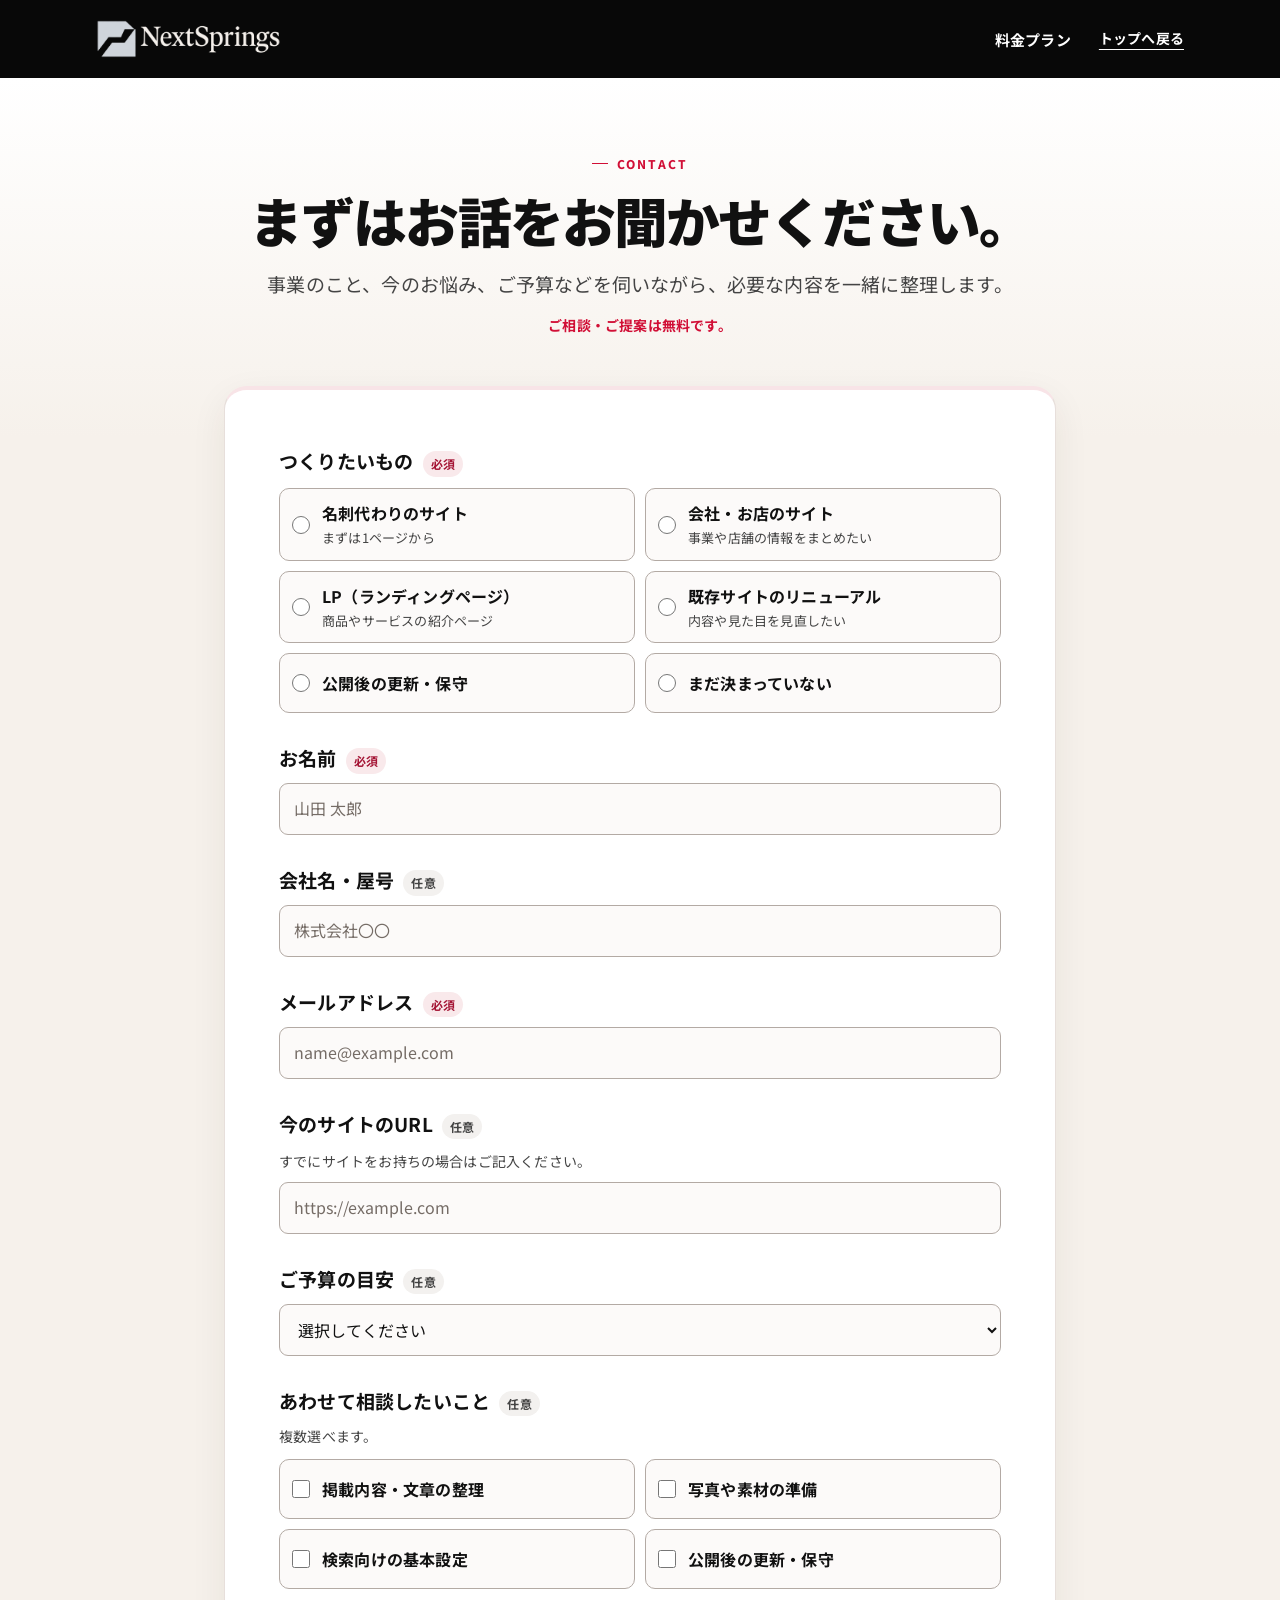
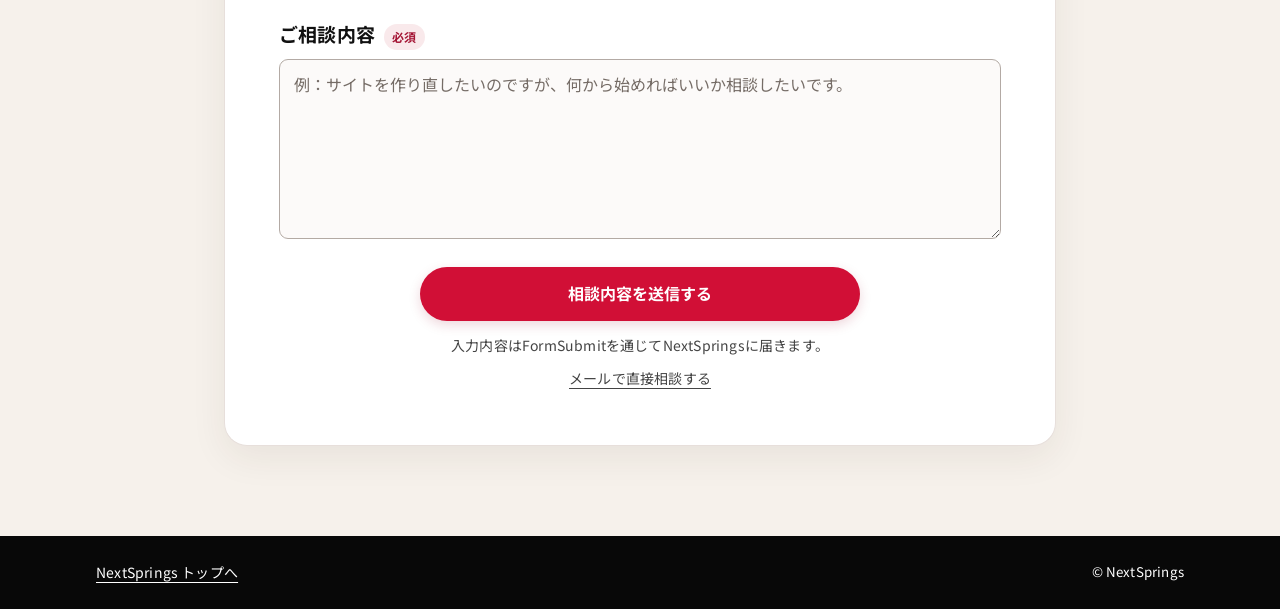
==== commit 28c98658: "問い合わせフォームからGmailへ直接送信できるように更新" ====
--- a/contact.html
+++ b/contact.html
@@ -17,7 +17,6 @@
     <link rel="stylesheet" href="./styles.css?v=16">
     <link rel="stylesheet" href="./contact.css?v=2">
     <link rel="stylesheet" href="./motion.css?v=3">
-    <script src="./contact.js" defer></script>
     <link rel="canonical" href="https://ue070924-source.github.io/nextspringsdesign/contact.html">
     <meta property="og:type" content="website">
     <meta property="og:locale" content="ja_JP">
@@ -99,33 +98,35 @@
           <p class="inquiry-free">ご相談・ご提案は無料です。</p>
         </div>
 
-        <form id="inquiry-form" class="inquiry-form" method="post" aria-label="制作のご相談フォーム">
+        <form id="inquiry-form" class="inquiry-form" action="https://formsubmit.co/ue070924@gmail.com" method="post" aria-label="制作のご相談フォーム">
+          <input type="hidden" name="_subject" value="【NextSprings】Web制作のご相談">
+          <input type="hidden" name="_template" value="table">
           <!-- お問い合わせの種類 -->
           <fieldset class="inquiry-group">
             <legend>つくりたいもの <span class="inquiry-badge required">必須</span></legend>
             <div class="inquiry-options">
               <label class="inquiry-option">
-                <input type="radio" name="project" value="名刺代わりのサイト" required>
+                <input type="radio" name="つくりたいもの" value="名刺代わりのサイト" required>
                 <span>名刺代わりのサイト<small>まずは1ページから</small></span>
               </label>
               <label class="inquiry-option">
-                <input type="radio" name="project" value="会社・お店のサイト">
+                <input type="radio" name="つくりたいもの" value="会社・お店のサイト">
                 <span>会社・お店のサイト<small>事業や店舗の情報をまとめたい</small></span>
               </label>
               <label class="inquiry-option">
-                <input type="radio" name="project" value="LP（ランディングページ）">
+                <input type="radio" name="つくりたいもの" value="LP（ランディングページ）">
                 <span>LP（ランディングページ）<small>商品やサービスの紹介ページ</small></span>
               </label>
               <label class="inquiry-option">
-                <input type="radio" name="project" value="既存サイトのリニューアル">
+                <input type="radio" name="つくりたいもの" value="既存サイトのリニューアル">
                 <span>既存サイトのリニューアル<small>内容や見た目を見直したい</small></span>
               </label>
               <label class="inquiry-option">
-                <input type="radio" name="project" value="公開後の更新・保守">
+                <input type="radio" name="つくりたいもの" value="公開後の更新・保守">
                 <span>公開後の更新・保守</span>
               </label>
               <label class="inquiry-option">
-                <input type="radio" name="project" value="まだ決まっていない">
+                <input type="radio" name="つくりたいもの" value="まだ決まっていない">
                 <span>まだ決まっていない</span>
               </label>
             </div>
@@ -136,7 +137,7 @@
             <label for="inquiry-name">お名前 <span class="inquiry-badge required">必須</span></label>
             <input
               id="inquiry-name"
-              name="customerName"
+              name="お名前"
               type="text"
               autocomplete="name"
               maxlength="100"
@@ -149,7 +150,7 @@
             <label for="inquiry-company">会社名・屋号 <span class="inquiry-badge">任意</span></label>
             <input
               id="inquiry-company"
-              name="company"
+              name="会社名・屋号"
               type="text"
               autocomplete="organization"
               maxlength="120"
@@ -175,7 +176,7 @@
             <p id="inquiry-site-help" class="inquiry-help">すでにサイトをお持ちの場合はご記入ください。</p>
             <input
               id="inquiry-site"
-              name="currentSite"
+              name="現在のサイトURL"
               type="url"
               autocomplete="url"
               maxlength="500"
@@ -186,7 +187,7 @@
 
           <div class="inquiry-field">
             <label for="inquiry-budget">ご予算の目安 <span class="inquiry-badge">任意</span></label>
-            <select id="inquiry-budget" name="budget">
+            <select id="inquiry-budget" name="ご予算の目安">
               <option value="">選択してください</option>
               <option>3万円〜5万円未満</option>
               <option>5万円〜10万円未満</option>
@@ -201,19 +202,19 @@
             <p id="inquiry-topics-help" class="inquiry-help">複数選べます。</p>
             <div class="inquiry-options">
               <label class="inquiry-option">
-                <input type="checkbox" name="topics" value="掲載内容・文章の整理">
+                <input type="checkbox" name="追加相談（掲載内容・文章の整理）" value="希望する">
                 <span>掲載内容・文章の整理</span>
               </label>
               <label class="inquiry-option">
-                <input type="checkbox" name="topics" value="写真や素材の準備">
+                <input type="checkbox" name="追加相談（写真や素材の準備）" value="希望する">
                 <span>写真や素材の準備</span>
               </label>
               <label class="inquiry-option">
-                <input type="checkbox" name="topics" value="検索向けの基本設定">
+                <input type="checkbox" name="追加相談（検索向けの基本設定）" value="希望する">
                 <span>検索向けの基本設定</span>
               </label>
               <label class="inquiry-option">
-                <input type="checkbox" name="topics" value="公開後の更新・保守">
+                <input type="checkbox" name="追加相談（公開後の更新・保守）" value="希望する">
                 <span>公開後の更新・保守</span>
               </label>
             </div>
@@ -223,7 +224,7 @@
             <label for="inquiry-message">ご相談内容 <span class="inquiry-badge required">必須</span></label>
             <textarea
               id="inquiry-message"
-              name="message"
+              name="ご相談内容"
               rows="6"
               maxlength="1500"
               placeholder="例：サイトを作り直したいのですが、何から始めればいいか相談したいです。"
@@ -232,29 +233,30 @@
           </div>
 
           <div class="inquiry-submit">
-            <button class="button primary inquiry-primary" type="submit" disabled>相談内容を確認する</button>
-            <p>内容の確認後、メールアプリから送信できます。</p>
-            <!-- 受信用メールアドレスを変更するときは、このリンクの href を編集する。 -->
+            <button class="button primary inquiry-primary" type="submit">相談内容を送信する</button>
+            <p>入力内容はFormSubmitを通じてNextSpringsに届きます。</p>
+            <!-- 受信用メールアドレスを変更するときは、フォームの action と下記リンクの href を編集する。 -->
             <p><a id="inquiry-email" href="mailto:ue070924@gmail.com">メールで直接相談する</a></p>
           </div>
         </form>
       </div>
     </main>
 
-    <dialog class="inquiry-review" id="inquiry-review" aria-labelledby="inquiry-review-heading">
-      <h2 id="inquiry-review-heading" tabindex="-1">ご相談内容の確認</h2>
-      <p id="inquiry-review-help">内容を確認して、メールアプリで送信してください。</p>
-      <label class="sr-only" for="inquiry-review-message">メール本文</label>
-      <textarea id="inquiry-review-message" rows="9" readonly></textarea>
-      <div class="inquiry-review-actions">
-        <a id="inquiry-send" class="button primary inquiry-primary">メールアプリを開く</a>
-        <button class="button secondary" type="button" id="inquiry-copy">本文をコピー</button>
-        <form method="dialog">
-          <button class="button secondary" type="submit">編集に戻る</button>
-        </form>
-      </div>
-      <p class="inquiry-review-status" id="inquiry-review-status" role="status"></p>
-    </dialog>
+    <script>
+      const form = document.getElementById("inquiry-form");
+      const requiredText = [form.elements["お名前"], form.elements["ご相談内容"]];
+      for (const field of requiredText) {
+        field.addEventListener("input", () => field.setCustomValidity(""));
+      }
+      form.addEventListener("submit", (event) => {
+        for (const field of requiredText) {
+          field.setCustomValidity(field.value.trim() ? "" : "空白以外の文字を入力してください。");
+        }
+        if (!form.reportValidity()) {
+          event.preventDefault();
+        }
+      });
+    </script>
 
     <footer class="inquiry-footer">
       <div class="wrap">
